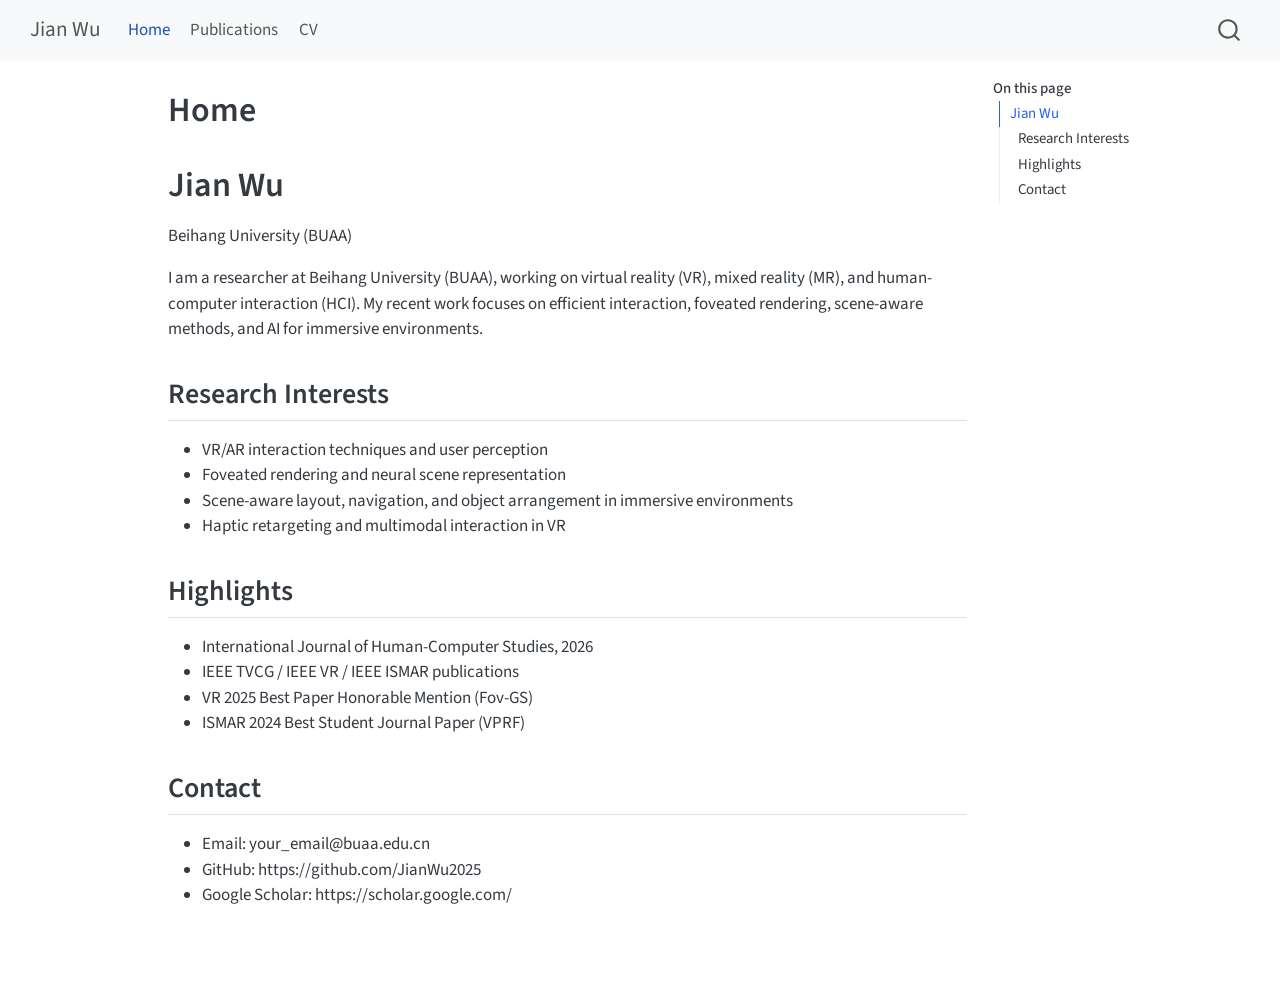
==== docs/index.html @ eb30dfc3 "Initial academic homepage" ====
<!DOCTYPE html>
<html xmlns="http://www.w3.org/1999/xhtml" lang="en" xml:lang="en"><head>

<meta charset="utf-8">
<meta name="generator" content="quarto-1.9.36">

<meta name="viewport" content="width=device-width, initial-scale=1.0, user-scalable=yes">


<title>Home – Jian Wu</title>
<style>
/* Default styles provided by pandoc.
** See https://pandoc.org/MANUAL.html#variables-for-html for config info.
*/
code{white-space: pre-wrap;}
span.smallcaps{font-variant: small-caps;}
div.columns{display: flex; gap: min(4vw, 1.5em);}
div.column{flex: auto; overflow-x: auto;}
div.hanging-indent{margin-left: 1.5em; text-indent: -1.5em;}
ul.task-list{list-style: none;}
ul.task-list li input[type="checkbox"] {
  width: 0.8em;
  margin: 0 0.8em 0.2em -1em; /* quarto-specific, see https://github.com/quarto-dev/quarto-cli/issues/4556 */ 
  vertical-align: middle;
}
</style>


<script src="site_libs/quarto-nav/quarto-nav.js"></script>
<script src="site_libs/quarto-nav/headroom.min.js"></script>
<script src="site_libs/clipboard/clipboard.min.js"></script>
<script src="site_libs/quarto-search/autocomplete.umd.js"></script>
<script src="site_libs/quarto-search/fuse.min.js"></script>
<script src="site_libs/quarto-search/quarto-search.js"></script>
<meta name="quarto:offset" content="./">
<script src="site_libs/quarto-html/quarto.js" type="module"></script>
<script src="site_libs/quarto-html/tabsets/tabsets.js" type="module"></script>
<script src="site_libs/quarto-html/popper.min.js"></script>
<script src="site_libs/quarto-html/tippy.umd.min.js"></script>
<script src="site_libs/quarto-html/anchor.min.js"></script>
<link href="site_libs/quarto-html/tippy.css" rel="stylesheet">
<link href="site_libs/quarto-html/quarto-syntax-highlighting-845c23b38eaddc0f92fda52bfe77a8c8.css" rel="stylesheet" id="quarto-text-highlighting-styles">
<script src="site_libs/bootstrap/bootstrap.min.js"></script>
<link href="site_libs/bootstrap/bootstrap-icons.css" rel="stylesheet">
<link href="site_libs/bootstrap/bootstrap-a0f9fd0d421825b736dc1bbcbcba2219.min.css" rel="stylesheet" append-hash="true" id="quarto-bootstrap" data-mode="light">
<script id="quarto-search-options" type="application/json">{
  "location": "navbar",
  "copy-button": false,
  "collapse-after": 3,
  "panel-placement": "end",
  "type": "overlay",
  "limit": 50,
  "keyboard-shortcut": [
    "f",
    "/",
    "s"
  ],
  "show-item-context": false,
  "language": {
    "search-no-results-text": "No results",
    "search-matching-documents-text": "matching documents",
    "search-copy-link-title": "Copy link to search",
    "search-hide-matches-text": "Hide additional matches",
    "search-more-match-text": "more match in this document",
    "search-more-matches-text": "more matches in this document",
    "search-clear-button-title": "Clear",
    "search-text-placeholder": "",
    "search-detached-cancel-button-title": "Cancel",
    "search-submit-button-title": "Submit",
    "search-label": "Search"
  }
}</script>
<style>html{ scroll-behavior: smooth; }</style>


</head>

<body class="nav-fixed quarto-light">

<div id="quarto-search-results"></div>
  <header id="quarto-header" class="headroom fixed-top">
    <nav class="navbar navbar-expand-lg " data-bs-theme="dark">
      <div class="navbar-container container-fluid">
      <div class="navbar-brand-container mx-auto">
    <a class="navbar-brand" href="./index.html">
    <span class="navbar-title">Jian Wu</span>
    </a>
  </div>
            <div id="quarto-search" class="" title="Search"></div>
          <button class="navbar-toggler" type="button" data-bs-toggle="collapse" data-bs-target="#navbarCollapse" aria-controls="navbarCollapse" role="menu" aria-expanded="false" aria-label="Toggle navigation" onclick="if (window.quartoToggleHeadroom) { window.quartoToggleHeadroom(); }">
  <span class="navbar-toggler-icon"></span>
</button>
          <div class="collapse navbar-collapse" id="navbarCollapse">
            <ul class="navbar-nav navbar-nav-scroll me-auto">
  <li class="nav-item">
    <a class="nav-link active" href="./index.html" aria-current="page"> 
<span class="menu-text">Home</span></a>
  </li>  
  <li class="nav-item">
    <a class="nav-link" href="./publications.html"> 
<span class="menu-text">Publications</span></a>
  </li>  
  <li class="nav-item">
    <a class="nav-link" href="./cv.html"> 
<span class="menu-text">CV</span></a>
  </li>  
</ul>
          </div> <!-- /navcollapse -->
            <div class="quarto-navbar-tools">
</div>
      </div> <!-- /container-fluid -->
    </nav>
</header>
<!-- content -->
<div id="quarto-content" class="quarto-container page-columns page-rows-contents page-layout-article page-navbar">
<!-- sidebar -->
<!-- margin-sidebar -->
    <div id="quarto-margin-sidebar" class="sidebar margin-sidebar">
        <nav id="TOC" role="doc-toc" class="toc-active">
    <h2 id="toc-title">On this page</h2>
   
  <ul>
  <li><a href="#jian-wu" id="toc-jian-wu" class="nav-link active" data-scroll-target="#jian-wu">Jian Wu</a>
  <ul class="collapse">
  <li><a href="#research-interests" id="toc-research-interests" class="nav-link" data-scroll-target="#research-interests">Research Interests</a></li>
  <li><a href="#highlights" id="toc-highlights" class="nav-link" data-scroll-target="#highlights">Highlights</a></li>
  <li><a href="#contact" id="toc-contact" class="nav-link" data-scroll-target="#contact">Contact</a></li>
  </ul></li>
  </ul>
</nav>
    </div>
<!-- main -->
<main class="content" id="quarto-document-content">

<header id="title-block-header" class="quarto-title-block default">
<div class="quarto-title">
<h1 class="title">Home</h1>
</div>



<div class="quarto-title-meta">

    
  
    
  </div>
  


</header>


<section id="jian-wu" class="level1">
<h1>Jian Wu</h1>
<p>Beihang University (BUAA)</p>
<p>I am a researcher at Beihang University (BUAA), working on virtual reality (VR), mixed reality (MR), and human-computer interaction (HCI). My recent work focuses on efficient interaction, foveated rendering, scene-aware methods, and AI for immersive environments.</p>
<section id="research-interests" class="level2">
<h2 class="anchored" data-anchor-id="research-interests">Research Interests</h2>
<ul>
<li>VR/AR interaction techniques and user perception</li>
<li>Foveated rendering and neural scene representation</li>
<li>Scene-aware layout, navigation, and object arrangement in immersive environments</li>
<li>Haptic retargeting and multimodal interaction in VR</li>
</ul>
</section>
<section id="highlights" class="level2">
<h2 class="anchored" data-anchor-id="highlights">Highlights</h2>
<ul>
<li>International Journal of Human-Computer Studies, 2026</li>
<li>IEEE TVCG / IEEE VR / IEEE ISMAR publications</li>
<li>VR 2025 Best Paper Honorable Mention (Fov-GS)</li>
<li>ISMAR 2024 Best Student Journal Paper (VPRF)</li>
</ul>
</section>
<section id="contact" class="level2">
<h2 class="anchored" data-anchor-id="contact">Contact</h2>
<ul>
<li>Email: your_email@buaa.edu.cn</li>
<li>GitHub: https://github.com/JianWu2025</li>
<li>Google Scholar: https://scholar.google.com/</li>
</ul>


</section>
</section>

</main> <!-- /main -->
<script id="quarto-html-after-body" type="application/javascript">
  window.document.addEventListener("DOMContentLoaded", function (event) {
    const icon = "";
    const anchorJS = new window.AnchorJS();
    anchorJS.options = {
      placement: 'right',
      icon: icon
    };
    anchorJS.add('.anchored');
    const isCodeAnnotation = (el) => {
      for (const clz of el.classList) {
        if (clz.startsWith('code-annotation-')) {                     
          return true;
        }
      }
      return false;
    }
    const onCopySuccess = function(e) {
      // button target
      const button = e.trigger;
      // don't keep focus
      button.blur();
      // flash "checked"
      button.classList.add('code-copy-button-checked');
      var currentTitle = button.getAttribute("title");
      button.setAttribute("title", "Copied!");
      let tooltip;
      if (window.bootstrap) {
        button.setAttribute("data-bs-toggle", "tooltip");
        button.setAttribute("data-bs-placement", "left");
        button.setAttribute("data-bs-title", "Copied!");
        tooltip = new bootstrap.Tooltip(button, 
          { trigger: "manual", 
            customClass: "code-copy-button-tooltip",
            offset: [0, -8]});
        tooltip.show();    
      }
      setTimeout(function() {
        if (tooltip) {
          tooltip.hide();
          button.removeAttribute("data-bs-title");
          button.removeAttribute("data-bs-toggle");
          button.removeAttribute("data-bs-placement");
        }
        button.setAttribute("title", currentTitle);
        button.classList.remove('code-copy-button-checked');
      }, 1000);
      // clear code selection
      e.clearSelection();
    }
    const getTextToCopy = function(trigger) {
      const outerScaffold = trigger.parentElement.cloneNode(true);
      const codeEl = outerScaffold.querySelector('code');
      for (const childEl of codeEl.children) {
        if (isCodeAnnotation(childEl)) {
          childEl.remove();
        }
      }
      return codeEl.innerText;
    }
    const clipboard = new window.ClipboardJS('.code-copy-button:not([data-in-quarto-modal])', {
      text: getTextToCopy
    });
    clipboard.on('success', onCopySuccess);
    if (window.document.getElementById('quarto-embedded-source-code-modal')) {
      const clipboardModal = new window.ClipboardJS('.code-copy-button[data-in-quarto-modal]', {
        text: getTextToCopy,
        container: window.document.getElementById('quarto-embedded-source-code-modal')
      });
      clipboardModal.on('success', onCopySuccess);
    }
      var localhostRegex = new RegExp(/^(?:http|https):\/\/localhost\:?[0-9]*\//);
      var mailtoRegex = new RegExp(/^mailto:/);
        var filterRegex = new RegExp('/' + window.location.host + '/');
      var isInternal = (href) => {
          return filterRegex.test(href) || localhostRegex.test(href) || mailtoRegex.test(href);
      }
      // Inspect non-navigation links and adorn them if external
     var links = window.document.querySelectorAll('a[href]:not(.nav-link):not(.navbar-brand):not(.toc-action):not(.sidebar-link):not(.sidebar-item-toggle):not(.pagination-link):not(.no-external):not([aria-hidden]):not(.dropdown-item):not(.quarto-navigation-tool):not(.about-link)');
      for (var i=0; i<links.length; i++) {
        const link = links[i];
        if (!isInternal(link.href)) {
          // undo the damage that might have been done by quarto-nav.js in the case of
          // links that we want to consider external
          if (link.dataset.originalHref !== undefined) {
            link.href = link.dataset.originalHref;
          }
        }
      }
    function tippyHover(el, contentFn, onTriggerFn, onUntriggerFn) {
      const config = {
        allowHTML: true,
        maxWidth: 500,
        delay: 100,
        arrow: false,
        appendTo: function(el) {
            return el.parentElement;
        },
        interactive: true,
        interactiveBorder: 10,
        theme: 'quarto',
        placement: 'bottom-start',
      };
      if (contentFn) {
        config.content = contentFn;
      }
      if (onTriggerFn) {
        config.onTrigger = onTriggerFn;
      }
      if (onUntriggerFn) {
        config.onUntrigger = onUntriggerFn;
      }
      window.tippy(el, config); 
    }
    const noterefs = window.document.querySelectorAll('a[role="doc-noteref"]');
    for (var i=0; i<noterefs.length; i++) {
      const ref = noterefs[i];
      tippyHover(ref, function() {
        // use id or data attribute instead here
        let href = ref.getAttribute('data-footnote-href') || ref.getAttribute('href');
        try { href = new URL(href).hash; } catch {}
        const id = href.replace(/^#\/?/, "");
        const note = window.document.getElementById(id);
        if (note) {
          return note.innerHTML;
        } else {
          return "";
        }
      });
    }
    const xrefs = window.document.querySelectorAll('a.quarto-xref');
    const processXRef = (id, note) => {
      // Strip column container classes
      const stripColumnClz = (el) => {
        el.classList.remove("page-full", "page-columns");
        if (el.children) {
          for (const child of el.children) {
            stripColumnClz(child);
          }
        }
      }
      stripColumnClz(note)
      if (id === null || id.startsWith('sec-')) {
        // Special case sections, only their first couple elements
        const container = document.createElement("div");
        if (note.children && note.children.length > 2) {
          container.appendChild(note.children[0].cloneNode(true));
          for (let i = 1; i < note.children.length; i++) {
            const child = note.children[i];
            if (child.tagName === "P" && child.innerText === "") {
              continue;
            } else {
              container.appendChild(child.cloneNode(true));
              break;
            }
          }
          if (window.Quarto?.typesetMath) {
            window.Quarto.typesetMath(container);
          }
          return container.innerHTML
        } else {
          if (window.Quarto?.typesetMath) {
            window.Quarto.typesetMath(note);
          }
          return note.innerHTML;
        }
      } else {
        // Remove any anchor links if they are present
        const anchorLink = note.querySelector('a.anchorjs-link');
        if (anchorLink) {
          anchorLink.remove();
        }
        if (window.Quarto?.typesetMath) {
          window.Quarto.typesetMath(note);
        }
        if (note.classList.contains("callout")) {
          return note.outerHTML;
        } else {
          return note.innerHTML;
        }
      }
    }
    for (var i=0; i<xrefs.length; i++) {
      const xref = xrefs[i];
      tippyHover(xref, undefined, function(instance) {
        instance.disable();
        let url = xref.getAttribute('href');
        let hash = undefined; 
        if (url.startsWith('#')) {
          hash = url;
        } else {
          try { hash = new URL(url).hash; } catch {}
        }
        if (hash) {
          const id = hash.replace(/^#\/?/, "");
          const note = window.document.getElementById(id);
          if (note !== null) {
            try {
              const html = processXRef(id, note.cloneNode(true));
              instance.setContent(html);
            } finally {
              instance.enable();
              instance.show();
            }
          } else {
            // See if we can fetch this
            fetch(url.split('#')[0])
            .then(res => res.text())
            .then(html => {
              const parser = new DOMParser();
              const htmlDoc = parser.parseFromString(html, "text/html");
              const note = htmlDoc.getElementById(id);
              if (note !== null) {
                const html = processXRef(id, note);
                instance.setContent(html);
              } 
            }).finally(() => {
              instance.enable();
              instance.show();
            });
          }
        } else {
          // See if we can fetch a full url (with no hash to target)
          // This is a special case and we should probably do some content thinning / targeting
          fetch(url)
          .then(res => res.text())
          .then(html => {
            const parser = new DOMParser();
            const htmlDoc = parser.parseFromString(html, "text/html");
            const note = htmlDoc.querySelector('main.content');
            if (note !== null) {
              // This should only happen for chapter cross references
              // (since there is no id in the URL)
              // remove the first header
              if (note.children.length > 0 && note.children[0].tagName === "HEADER") {
                note.children[0].remove();
              }
              const html = processXRef(null, note);
              instance.setContent(html);
            } 
          }).finally(() => {
            instance.enable();
            instance.show();
          });
        }
      }, function(instance) {
      });
    }
        let selectedAnnoteEl;
        const selectorForAnnotation = ( cell, annotation) => {
          let cellAttr = 'data-code-cell="' + cell + '"';
          let lineAttr = 'data-code-annotation="' +  annotation + '"';
          const selector = 'span[' + cellAttr + '][' + lineAttr + ']';
          return selector;
        }
        const selectCodeLines = (annoteEl) => {
          const doc = window.document;
          const targetCell = annoteEl.getAttribute("data-target-cell");
          const targetAnnotation = annoteEl.getAttribute("data-target-annotation");
          const annoteSpan = window.document.querySelector(selectorForAnnotation(targetCell, targetAnnotation));
          const lines = annoteSpan.getAttribute("data-code-lines").split(",");
          const lineIds = lines.map((line) => {
            return targetCell + "-" + line;
          })
          let top = null;
          let height = null;
          let parent = null;
          if (lineIds.length > 0) {
              //compute the position of the single el (top and bottom and make a div)
              const el = window.document.getElementById(lineIds[0]);
              top = el.offsetTop;
              height = el.offsetHeight;
              parent = el.parentElement.parentElement;
            if (lineIds.length > 1) {
              const lastEl = window.document.getElementById(lineIds[lineIds.length - 1]);
              const bottom = lastEl.offsetTop + lastEl.offsetHeight;
              height = bottom - top;
            }
            if (top !== null && height !== null && parent !== null) {
              // cook up a div (if necessary) and position it 
              let div = window.document.getElementById("code-annotation-line-highlight");
              if (div === null) {
                div = window.document.createElement("div");
                div.setAttribute("id", "code-annotation-line-highlight");
                div.style.position = 'absolute';
                parent.appendChild(div);
              }
              div.style.top = top - 2 + "px";
              div.style.height = height + 4 + "px";
              div.style.left = 0;
              let gutterDiv = window.document.getElementById("code-annotation-line-highlight-gutter");
              if (gutterDiv === null) {
                gutterDiv = window.document.createElement("div");
                gutterDiv.setAttribute("id", "code-annotation-line-highlight-gutter");
                gutterDiv.style.position = 'absolute';
                const codeCell = window.document.getElementById(targetCell);
                const gutter = codeCell.querySelector('.code-annotation-gutter');
                gutter.appendChild(gutterDiv);
              }
              gutterDiv.style.top = top - 2 + "px";
              gutterDiv.style.height = height + 4 + "px";
            }
            selectedAnnoteEl = annoteEl;
          }
        };
        const unselectCodeLines = () => {
          const elementsIds = ["code-annotation-line-highlight", "code-annotation-line-highlight-gutter"];
          elementsIds.forEach((elId) => {
            const div = window.document.getElementById(elId);
            if (div) {
              div.remove();
            }
          });
          selectedAnnoteEl = undefined;
        };
          // Handle positioning of the toggle
      window.addEventListener(
        "resize",
        throttle(() => {
          elRect = undefined;
          if (selectedAnnoteEl) {
            selectCodeLines(selectedAnnoteEl);
          }
        }, 10)
      );
      function throttle(fn, ms) {
      let throttle = false;
      let timer;
        return (...args) => {
          if(!throttle) { // first call gets through
              fn.apply(this, args);
              throttle = true;
          } else { // all the others get throttled
              if(timer) clearTimeout(timer); // cancel #2
              timer = setTimeout(() => {
                fn.apply(this, args);
                timer = throttle = false;
              }, ms);
          }
        };
      }
        // Attach click handler to the DT
        const annoteDls = window.document.querySelectorAll('dt[data-target-cell]');
        for (const annoteDlNode of annoteDls) {
          annoteDlNode.addEventListener('click', (event) => {
            const clickedEl = event.target;
            if (clickedEl !== selectedAnnoteEl) {
              unselectCodeLines();
              const activeEl = window.document.querySelector('dt[data-target-cell].code-annotation-active');
              if (activeEl) {
                activeEl.classList.remove('code-annotation-active');
              }
              selectCodeLines(clickedEl);
              clickedEl.classList.add('code-annotation-active');
            } else {
              // Unselect the line
              unselectCodeLines();
              clickedEl.classList.remove('code-annotation-active');
            }
          });
        }
    const findCites = (el) => {
      const parentEl = el.parentElement;
      if (parentEl) {
        const cites = parentEl.dataset.cites;
        if (cites) {
          return {
            el,
            cites: cites.split(' ')
          };
        } else {
          return findCites(el.parentElement)
        }
      } else {
        return undefined;
      }
    };
    var bibliorefs = window.document.querySelectorAll('a[role="doc-biblioref"]');
    for (var i=0; i<bibliorefs.length; i++) {
      const ref = bibliorefs[i];
      const citeInfo = findCites(ref);
      if (citeInfo) {
        tippyHover(citeInfo.el, function() {
          var popup = window.document.createElement('div');
          citeInfo.cites.forEach(function(cite) {
            var citeDiv = window.document.createElement('div');
            citeDiv.classList.add('hanging-indent');
            citeDiv.classList.add('csl-entry');
            var biblioDiv = window.document.getElementById('ref-' + cite);
            if (biblioDiv) {
              citeDiv.innerHTML = biblioDiv.innerHTML;
            }
            popup.appendChild(citeDiv);
          });
          return popup.innerHTML;
        });
      }
    }
  });
  </script>
</div> <!-- /content -->




<script src="site_libs/quarto-html/zenscroll-min.js"></script>
</body></html>
---- docs/site_libs/quarto-html/tippy.css ----
.tippy-box[data-animation=fade][data-state=hidden]{opacity:0}[data-tippy-root]{max-width:calc(100vw - 10px)}.tippy-box{position:relative;background-color:#333;color:#fff;border-radius:4px;font-size:14px;line-height:1.4;white-space:normal;outline:0;transition-property:transform,visibility,opacity}.tippy-box[data-placement^=top]>.tippy-arrow{bottom:0}.tippy-box[data-placement^=top]>.tippy-arrow:before{bottom:-7px;left:0;border-width:8px 8px 0;border-top-color:initial;transform-origin:center top}.tippy-box[data-placement^=bottom]>.tippy-arrow{top:0}.tippy-box[data-placement^=bottom]>.tippy-arrow:before{top:-7px;left:0;border-width:0 8px 8px;border-bottom-color:initial;transform-origin:center bottom}.tippy-box[data-placement^=left]>.tippy-arrow{right:0}.tippy-box[data-placement^=left]>.tippy-arrow:before{border-width:8px 0 8px 8px;border-left-color:initial;right:-7px;transform-origin:center left}.tippy-box[data-placement^=right]>.tippy-arrow{left:0}.tippy-box[data-placement^=right]>.tippy-arrow:before{left:-7px;border-width:8px 8px 8px 0;border-right-color:initial;transform-origin:center right}.tippy-box[data-inertia][data-state=visible]{transition-timing-function:cubic-bezier(.54,1.5,.38,1.11)}.tippy-arrow{width:16px;height:16px;color:#333}.tippy-arrow:before{content:"";position:absolute;border-color:transparent;border-style:solid}.tippy-content{position:relative;padding:5px 9px;z-index:1}
---- docs/site_libs/quarto-html/quarto-syntax-highlighting-845c23b38eaddc0f92fda52bfe77a8c8.css ----
/* quarto syntax highlight colors */
:root {
  --quarto-hl-ot-color: #003B4F;
  --quarto-hl-at-color: #657422;
  --quarto-hl-ss-color: #20794D;
  --quarto-hl-an-color: #5E5E5E;
  --quarto-hl-fu-color: #4758AB;
  --quarto-hl-st-color: #20794D;
  --quarto-hl-cf-color: #003B4F;
  --quarto-hl-op-color: #5E5E5E;
  --quarto-hl-er-color: #AD0000;
  --quarto-hl-bn-color: #AD0000;
  --quarto-hl-al-color: #AD0000;
  --quarto-hl-va-color: #111111;
  --quarto-hl-bu-color: inherit;
  --quarto-hl-ex-color: inherit;
  --quarto-hl-pp-color: #AD0000;
  --quarto-hl-in-color: #5E5E5E;
  --quarto-hl-vs-color: #20794D;
  --quarto-hl-wa-color: #5E5E5E;
  --quarto-hl-do-color: #5E5E5E;
  --quarto-hl-im-color: #00769E;
  --quarto-hl-ch-color: #20794D;
  --quarto-hl-dt-color: #AD0000;
  --quarto-hl-fl-color: #AD0000;
  --quarto-hl-co-color: #5E5E5E;
  --quarto-hl-cv-color: #5E5E5E;
  --quarto-hl-cn-color: #8f5902;
  --quarto-hl-sc-color: #5E5E5E;
  --quarto-hl-dv-color: #AD0000;
  --quarto-hl-kw-color: #003B4F;
}

/* other quarto variables */
:root {
  --quarto-font-monospace: SFMono-Regular, Menlo, Monaco, Consolas, "Liberation Mono", "Courier New", monospace;
}

/* syntax highlight based on Pandoc's rules */
pre > code.sourceCode > span {
  color: #003B4F;
}

code.sourceCode > span {
  color: #003B4F;
}

div.sourceCode,
div.sourceCode pre.sourceCode {
  color: #003B4F;
}

/* Normal */
code span {
  color: #003B4F;
}

/* Alert */
code span.al {
  color: #AD0000;
  font-style: inherit;
}

/* Annotation */
code span.an {
  color: #5E5E5E;
  font-style: inherit;
}

/* Attribute */
code span.at {
  color: #657422;
  font-style: inherit;
}

/* BaseN */
code span.bn {
  color: #AD0000;
  font-style: inherit;
}

/* BuiltIn */
code span.bu {
  font-style: inherit;
}

/* ControlFlow */
code span.cf {
  color: #003B4F;
  font-weight: bold;
  font-style: inherit;
}

/* Char */
code span.ch {
  color: #20794D;
  font-style: inherit;
}

/* Constant */
code span.cn {
  color: #8f5902;
  font-style: inherit;
}

/* Comment */
code span.co {
  color: #5E5E5E;
  font-style: inherit;
}

/* CommentVar */
code span.cv {
  color: #5E5E5E;
  font-style: italic;
}

/* Documentation */
code span.do {
  color: #5E5E5E;
  font-style: italic;
}

/* DataType */
code span.dt {
  color: #AD0000;
  font-style: inherit;
}

/* DecVal */
code span.dv {
  color: #AD0000;
  font-style: inherit;
}

/* Error */
code span.er {
  color: #AD0000;
  font-style: inherit;
}

/* Extension */
code span.ex {
  font-style: inherit;
}

/* Float */
code span.fl {
  color: #AD0000;
  font-style: inherit;
}

/* Function */
code span.fu {
  color: #4758AB;
  font-style: inherit;
}

/* Import */
code span.im {
  color: #00769E;
  font-style: inherit;
}

/* Information */
code span.in {
  color: #5E5E5E;
  font-style: inherit;
}

/* Keyword */
code span.kw {
  color: #003B4F;
  font-weight: bold;
  font-style: inherit;
}

/* Operator */
code span.op {
  color: #5E5E5E;
  font-style: inherit;
}

/* Other */
code span.ot {
  color: #003B4F;
  font-style: inherit;
}

/* Preprocessor */
code span.pp {
  color: #AD0000;
  font-style: inherit;
}

/* SpecialChar */
code span.sc {
  color: #5E5E5E;
  font-style: inherit;
}

/* SpecialString */
code span.ss {
  color: #20794D;
  font-style: inherit;
}

/* String */
code span.st {
  color: #20794D;
  font-style: inherit;
}

/* Variable */
code span.va {
  color: #111111;
  font-style: inherit;
}

/* VerbatimString */
code span.vs {
  color: #20794D;
  font-style: inherit;
}

/* Warning */
code span.wa {
  color: #5E5E5E;
  font-style: italic;
}

.prevent-inlining {
  content: "</";
}

/*# sourceMappingURL=ac89f0bb514bba72461919f78549e31c.css.map */
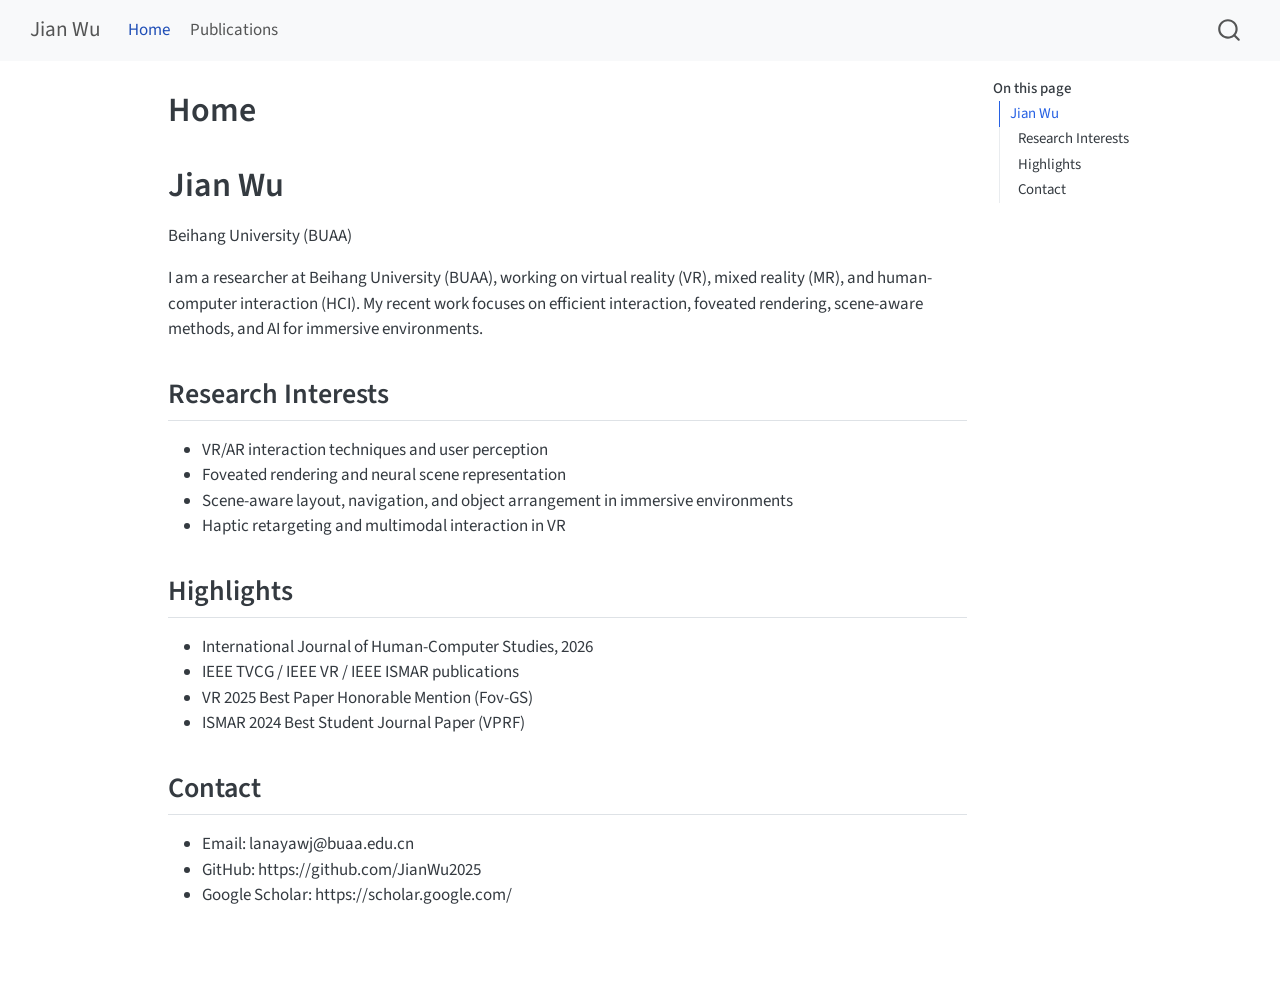
==== commit e4e138b1: "Initial academic homepage" ====
--- a/docs/index.html
+++ b/docs/index.html
@@ -100,10 +100,6 @@
     <a class="nav-link" href="./publications.html"> 
 <span class="menu-text">Publications</span></a>
   </li>  
-  <li class="nav-item">
-    <a class="nav-link" href="./cv.html"> 
-<span class="menu-text">CV</span></a>
-  </li>  
 </ul>
           </div> <!-- /navcollapse -->
             <div class="quarto-navbar-tools">
@@ -176,7 +172,7 @@
 <section id="contact" class="level2">
 <h2 class="anchored" data-anchor-id="contact">Contact</h2>
 <ul>
-<li>Email: your_email@buaa.edu.cn</li>
+<li>Email: lanayawj@buaa.edu.cn</li>
 <li>GitHub: https://github.com/JianWu2025</li>
 <li>Google Scholar: https://scholar.google.com/</li>
 </ul>
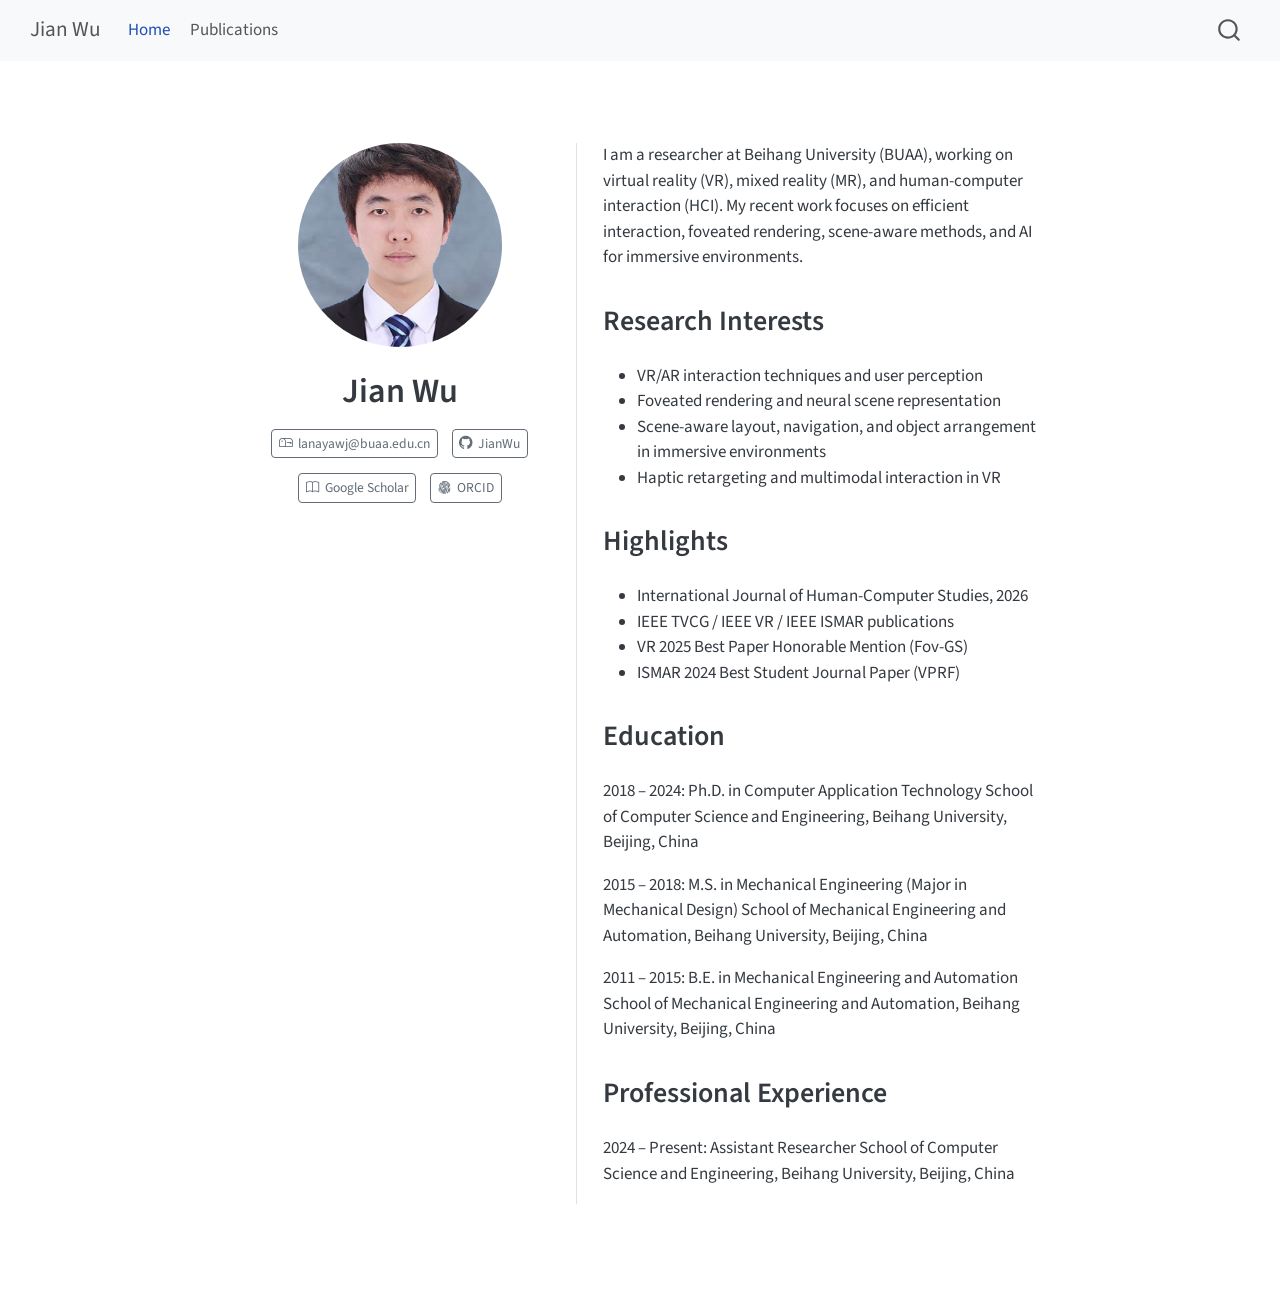
==== commit c45e1d9b: "Reformat publications in citation style" ====
--- a/docs/index.html
+++ b/docs/index.html
@@ -7,7 +7,7 @@
 <meta name="viewport" content="width=device-width, initial-scale=1.0, user-scalable=yes">
 
 
-<title>Home – Jian Wu</title>
+<title>Jian Wu</title>
 <style>
 /* Default styles provided by pandoc.
 ** See https://pandoc.org/MANUAL.html#variables-for-html for config info.
@@ -37,7 +37,6 @@
 <script src="site_libs/quarto-html/tabsets/tabsets.js" type="module"></script>
 <script src="site_libs/quarto-html/popper.min.js"></script>
 <script src="site_libs/quarto-html/tippy.umd.min.js"></script>
-<script src="site_libs/quarto-html/anchor.min.js"></script>
 <link href="site_libs/quarto-html/tippy.css" rel="stylesheet">
 <link href="site_libs/quarto-html/quarto-syntax-highlighting-845c23b38eaddc0f92fda52bfe77a8c8.css" rel="stylesheet" id="quarto-text-highlighting-styles">
 <script src="site_libs/bootstrap/bootstrap.min.js"></script>
@@ -73,9 +72,10 @@
 <style>html{ scroll-behavior: smooth; }</style>
 
 
+<link rel="stylesheet" href="styles.css">
 </head>
 
-<body class="nav-fixed quarto-light">
+<body class="nav-fixed fullcontent quarto-light">
 
 <div id="quarto-search-results"></div>
   <header id="quarto-header" class="headroom fixed-top">
@@ -111,48 +111,47 @@
 <div id="quarto-content" class="quarto-container page-columns page-rows-contents page-layout-article page-navbar">
 <!-- sidebar -->
 <!-- margin-sidebar -->
-    <div id="quarto-margin-sidebar" class="sidebar margin-sidebar">
-        <nav id="TOC" role="doc-toc" class="toc-active">
-    <h2 id="toc-title">On this page</h2>
-   
-  <ul>
-  <li><a href="#jian-wu" id="toc-jian-wu" class="nav-link active" data-scroll-target="#jian-wu">Jian Wu</a>
-  <ul class="collapse">
-  <li><a href="#research-interests" id="toc-research-interests" class="nav-link" data-scroll-target="#research-interests">Research Interests</a></li>
-  <li><a href="#highlights" id="toc-highlights" class="nav-link" data-scroll-target="#highlights">Highlights</a></li>
-  <li><a href="#contact" id="toc-contact" class="nav-link" data-scroll-target="#contact">Contact</a></li>
-  </ul></li>
-  </ul>
-</nav>
-    </div>
+    
 <!-- main -->
 <main class="content" id="quarto-document-content">
 
+
+
+
+<div class="quarto-about-trestles">
+  <div class="about-entity">
+    <img src="assets/avatar/jian-wu.png" class="about-image
+  round " style="height: 12em; width: 12em;">
 <header id="title-block-header" class="quarto-title-block default">
 <div class="quarto-title">
-<h1 class="title">Home</h1>
+<h1 class="title">Jian Wu</h1>
 </div>
-
-
-
 <div class="quarto-title-meta">
-
-    
-  
-    
   </div>
-  
-
-
 </header>
-
-
-<section id="jian-wu" class="level1">
-<h1>Jian Wu</h1>
-<p>Beihang University (BUAA)</p>
+    <div class="about-links">
+  <a href="mailto:lanayawj@buaa.edu.cn" class="about-link" rel="" target="">
+    <i class="bi bi-mailbox"></i>
+     <span class="about-link-text">lanayawj@buaa.edu.cn</span>
+  </a>
+  <a href="https://github.com/jianwu-buaa" class="about-link" rel="" target="">
+    <i class="bi bi-github"></i>
+     <span class="about-link-text">JianWu</span>
+  </a>
+  <a href="https://scholar.google.com" class="about-link" rel="" target="">
+    <i class="bi bi-book"></i>
+     <span class="about-link-text">Google Scholar</span>
+  </a>
+  <a href="https://orcid.org/0000-0002-3863-8814" class="about-link" rel="" target="">
+    <i class="bi bi-fingerprint"></i>
+     <span class="about-link-text">ORCID</span>
+  </a>
+</div>
+  </div>
+  <div class="about-contents"><div id="hero-heading">
 <p>I am a researcher at Beihang University (BUAA), working on virtual reality (VR), mixed reality (MR), and human-computer interaction (HCI). My recent work focuses on efficient interaction, foveated rendering, scene-aware methods, and AI for immersive environments.</p>
 <section id="research-interests" class="level2">
-<h2 class="anchored" data-anchor-id="research-interests">Research Interests</h2>
+<h2 data-anchor-id="research-interests">Research Interests</h2>
 <ul>
 <li>VR/AR interaction techniques and user perception</li>
 <li>Foveated rendering and neural scene representation</li>
@@ -161,7 +160,7 @@
 </ul>
 </section>
 <section id="highlights" class="level2">
-<h2 class="anchored" data-anchor-id="highlights">Highlights</h2>
+<h2 data-anchor-id="highlights">Highlights</h2>
 <ul>
 <li>International Journal of Human-Computer Studies, 2026</li>
 <li>IEEE TVCG / IEEE VR / IEEE ISMAR publications</li>
@@ -169,28 +168,26 @@
 <li>ISMAR 2024 Best Student Journal Paper (VPRF)</li>
 </ul>
 </section>
-<section id="contact" class="level2">
-<h2 class="anchored" data-anchor-id="contact">Contact</h2>
-<ul>
-<li>Email: lanayawj@buaa.edu.cn</li>
-<li>GitHub: https://github.com/JianWu2025</li>
-<li>Google Scholar: https://scholar.google.com/</li>
-</ul>
-
-
+<section id="education" class="level2">
+<h2 data-anchor-id="education">Education</h2>
+<p>2018 – 2024: Ph.D.&nbsp;in Computer Application Technology School of Computer Science and Engineering, Beihang University, Beijing, China</p>
+<p>2015 – 2018: M.S. in Mechanical Engineering (Major in Mechanical Design) School of Mechanical Engineering and Automation, Beihang University, Beijing, China</p>
+<p>2011 – 2015: B.E. in Mechanical Engineering and Automation School of Mechanical Engineering and Automation, Beihang University, Beijing, China</p>
 </section>
+<section id="professional-experience" class="level2">
+<h2 data-anchor-id="professional-experience">Professional Experience</h2>
+<p>2024 – Present: Assistant Researcher School of Computer Science and Engineering, Beihang University, Beijing, China</p>
 </section>
+</div></div>
+</div>
+
+
+
+
 
 </main> <!-- /main -->
 <script id="quarto-html-after-body" type="application/javascript">
   window.document.addEventListener("DOMContentLoaded", function (event) {
-    const icon = "";
-    const anchorJS = new window.AnchorJS();
-    anchorJS.options = {
-      placement: 'right',
-      icon: icon
-    };
-    anchorJS.add('.anchored');
     const isCodeAnnotation = (el) => {
       for (const clz of el.classList) {
         if (clz.startsWith('code-annotation-')) {                     
--- a/docs/styles.css
+++ b/docs/styles.css
@@ -0,0 +1,62 @@
+.profile-wrap {
+  display: grid;
+  grid-template-columns: 180px 1fr;
+  gap: 1.2rem;
+  align-items: start;
+  margin-bottom: 1.5rem;
+}
+
+.profile-photo {
+  width: 180px;
+  height: 180px;
+  object-fit: cover;
+  border-radius: 14px;
+  border: 1px solid #ddd;
+}
+
+.pub-card {
+  display: grid;
+  grid-template-columns: 220px 1fr;
+  gap: 1rem;
+  margin: 1.2rem 0;
+  padding: 0.9rem;
+  border: 1px solid #e5e7eb;
+  border-radius: 12px;
+  background: #fff;
+}
+
+.pub-thumb {
+  width: 100%;
+  aspect-ratio: 16 / 10;
+  object-fit: cover;
+  border-radius: 10px;
+  border: 1px solid #eee;
+}
+
+.pub-title {
+  font-weight: 700;
+  margin-bottom: 0.3rem;
+}
+
+.pub-meta {
+  color: #444;
+  margin-bottom: 0.5rem;
+}
+
+.pub-links a {
+  margin-right: 0.75rem;
+  text-decoration: none;
+}
+
+.pub-video {
+  margin-top: 0.6rem;
+  width: 100%;
+  max-width: 560px;
+  border-radius: 10px;
+}
+
+@media (max-width: 768px) {
+  .profile-wrap { grid-template-columns: 1fr; }
+  .profile-photo { width: 140px; height: 140px; }
+  .pub-card { grid-template-columns: 1fr; }
+}
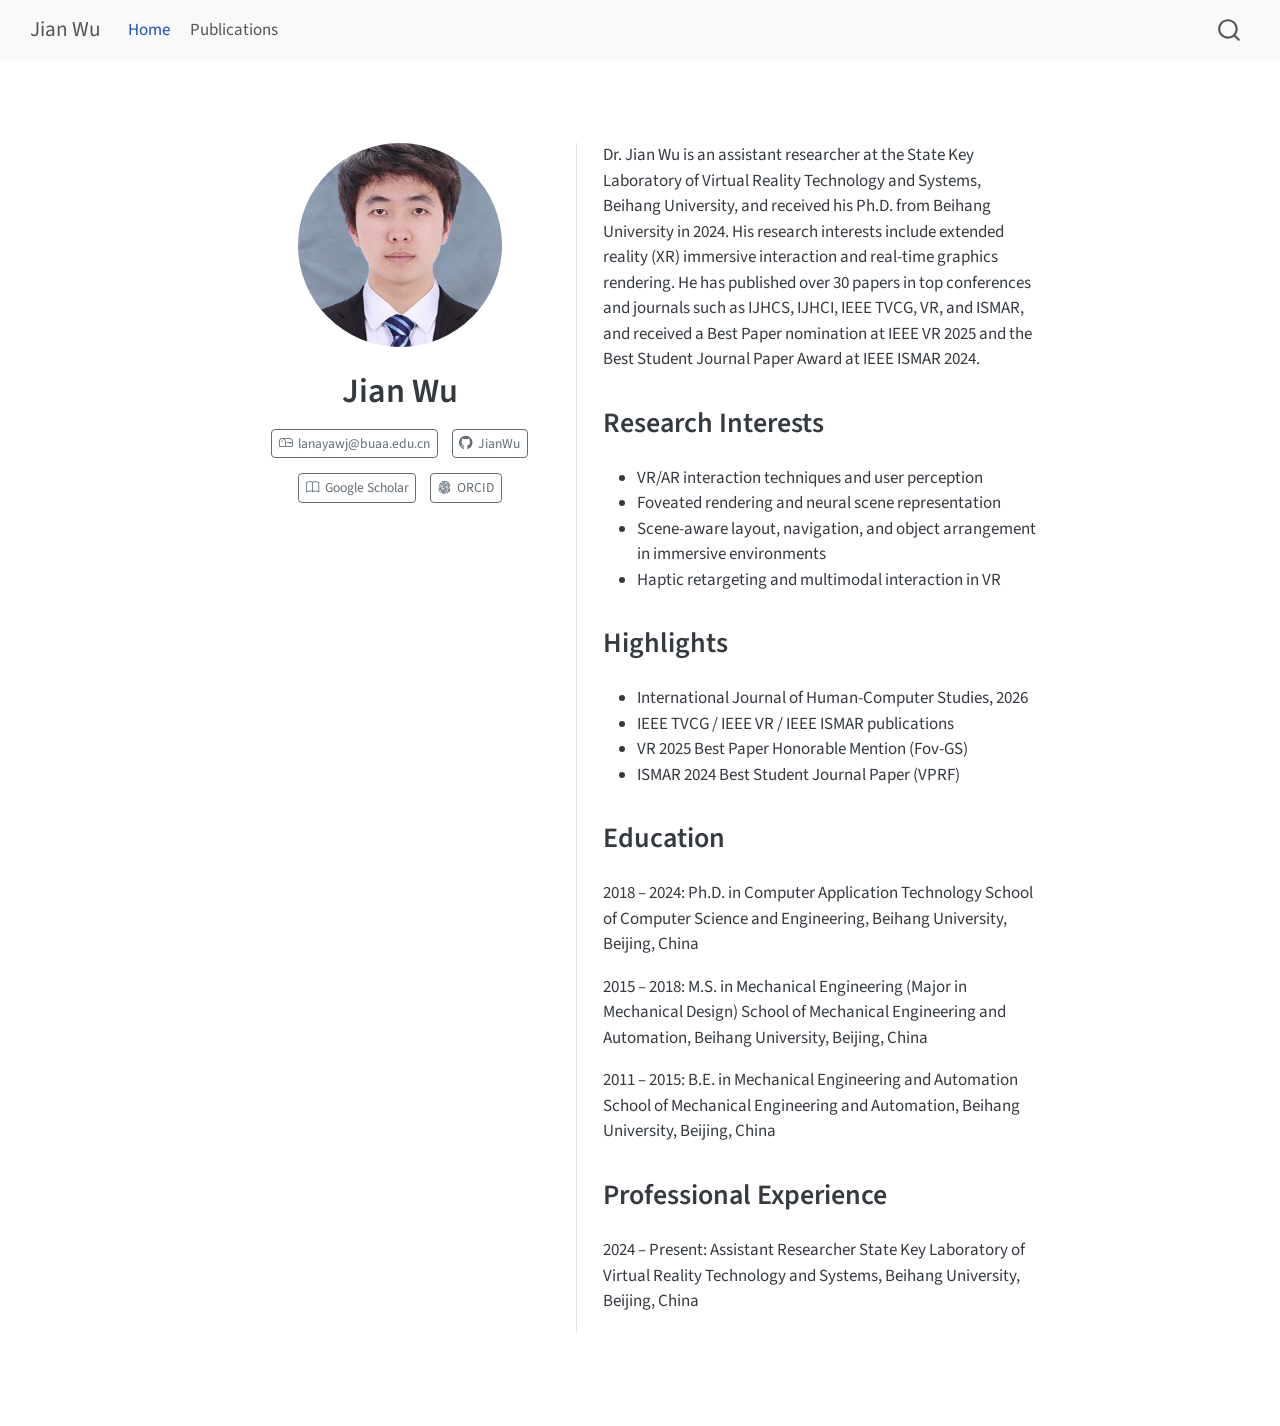
==== commit 382ac6d6: "Reformat publications in citation style" ====
--- a/docs/index.html
+++ b/docs/index.html
@@ -149,7 +149,7 @@
 </div>
   </div>
   <div class="about-contents"><div id="hero-heading">
-<p>I am a researcher at Beihang University (BUAA), working on virtual reality (VR), mixed reality (MR), and human-computer interaction (HCI). My recent work focuses on efficient interaction, foveated rendering, scene-aware methods, and AI for immersive environments.</p>
+<p>Dr.&nbsp;Jian Wu is an assistant researcher at the State Key Laboratory of Virtual Reality Technology and Systems, Beihang University, and received his Ph.D.&nbsp;from Beihang University in 2024. His research interests include extended reality (XR) immersive interaction and real-time graphics rendering. He has published over 30 papers in top conferences and journals such as IJHCS, IJHCI, IEEE TVCG, VR, and ISMAR, and received a Best Paper nomination at IEEE VR 2025 and the Best Student Journal Paper Award at IEEE ISMAR 2024.</p>
 <section id="research-interests" class="level2">
 <h2 data-anchor-id="research-interests">Research Interests</h2>
 <ul>
@@ -176,7 +176,7 @@
 </section>
 <section id="professional-experience" class="level2">
 <h2 data-anchor-id="professional-experience">Professional Experience</h2>
-<p>2024 – Present: Assistant Researcher School of Computer Science and Engineering, Beihang University, Beijing, China</p>
+<p>2024 – Present: Assistant Researcher State Key Laboratory of Virtual Reality Technology and Systems, Beihang University, Beijing, China</p>
 </section>
 </div></div>
 </div>
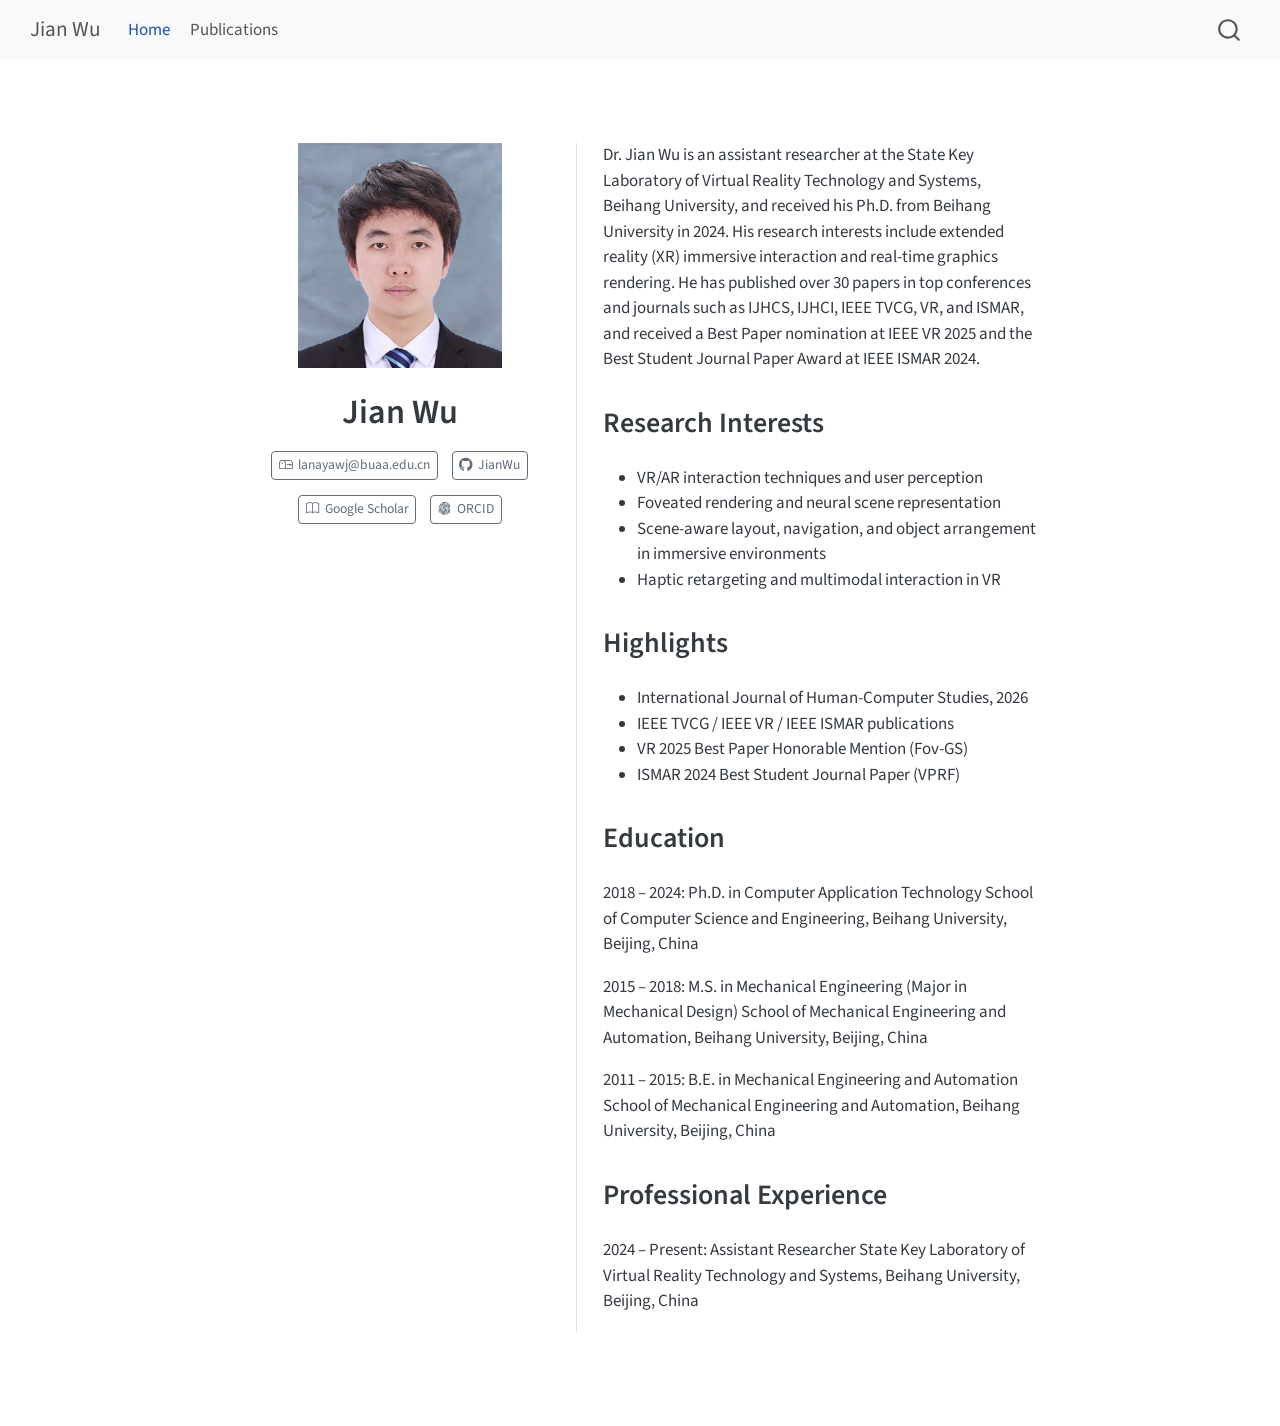
==== commit 6379cd8b: "updated publications 2026/3/26" ====
--- a/docs/index.html
+++ b/docs/index.html
@@ -121,7 +121,7 @@
 <div class="quarto-about-trestles">
   <div class="about-entity">
     <img src="assets/avatar/jian-wu.png" class="about-image
-  round " style="height: 12em; width: 12em;">
+  rectangle " style="width: 12em;">
 <header id="title-block-header" class="quarto-title-block default">
 <div class="quarto-title">
 <h1 class="title">Jian Wu</h1>
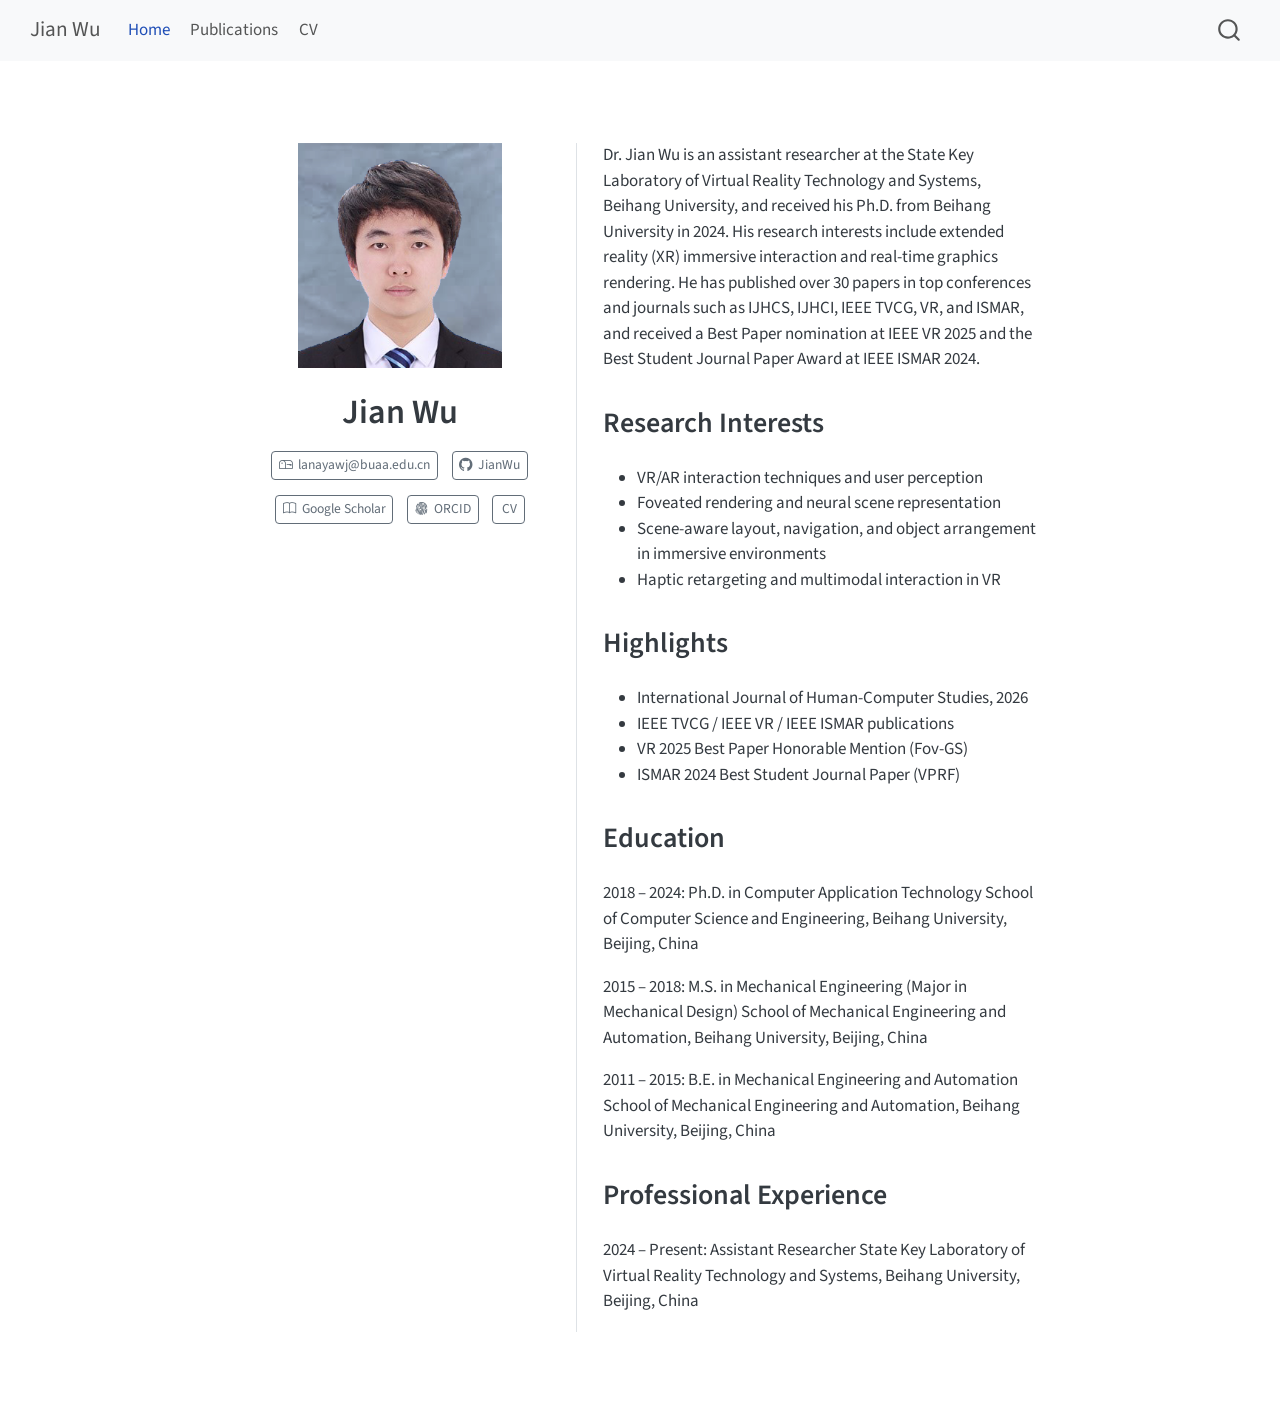
==== commit c2e946b4: "Update 260327" ====
--- a/docs/index.html
+++ b/docs/index.html
@@ -100,6 +100,10 @@
     <a class="nav-link" href="./publications.html"> 
 <span class="menu-text">Publications</span></a>
   </li>  
+  <li class="nav-item">
+    <a class="nav-link" href="./cv.html"> 
+<span class="menu-text">CV</span></a>
+  </li>  
 </ul>
           </div> <!-- /navcollapse -->
             <div class="quarto-navbar-tools">
@@ -145,6 +149,10 @@
   <a href="https://orcid.org/0000-0002-3863-8814" class="about-link" rel="" target="">
     <i class="bi bi-fingerprint"></i>
      <span class="about-link-text">ORCID</span>
+  </a>
+  <a href="/CV.pdf" class="about-link" rel="" target="">
+    <i class="bi bi-📝"></i>
+     <span class="about-link-text">CV</span>
   </a>
 </div>
   </div>
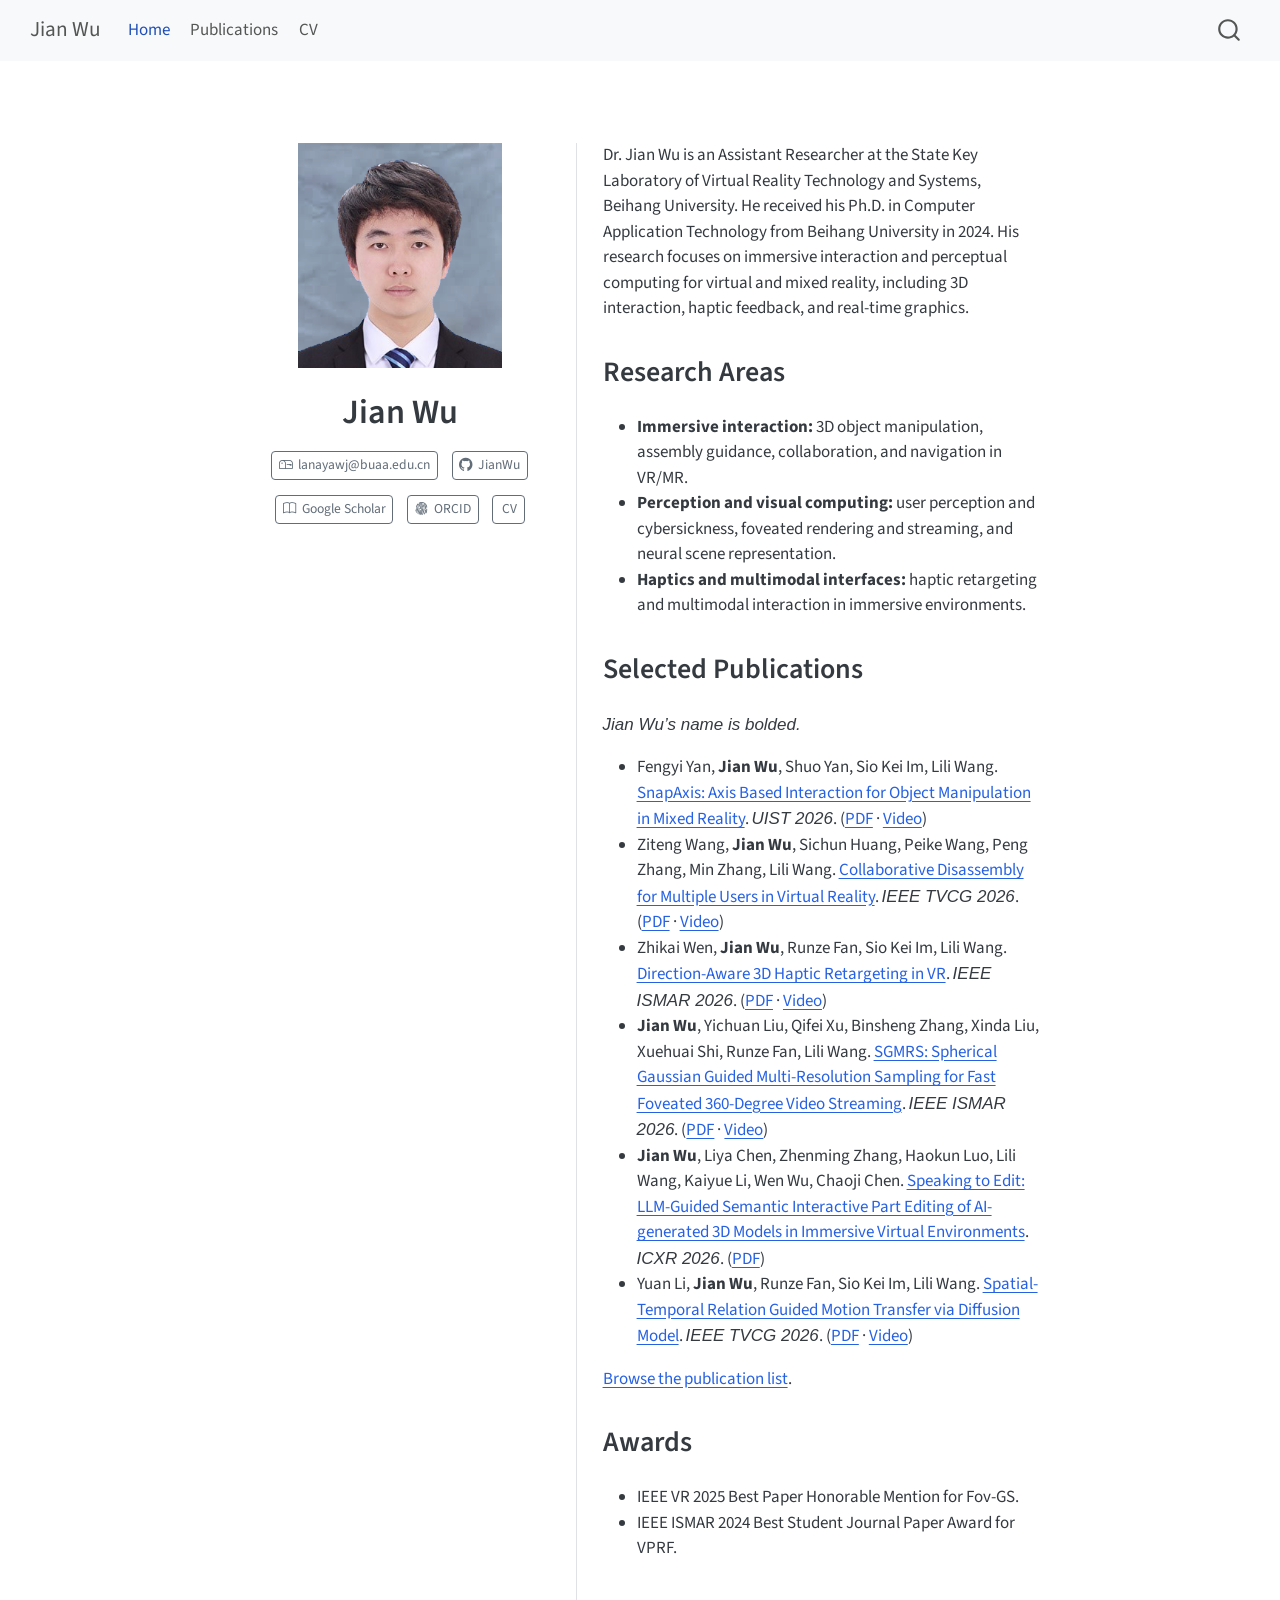
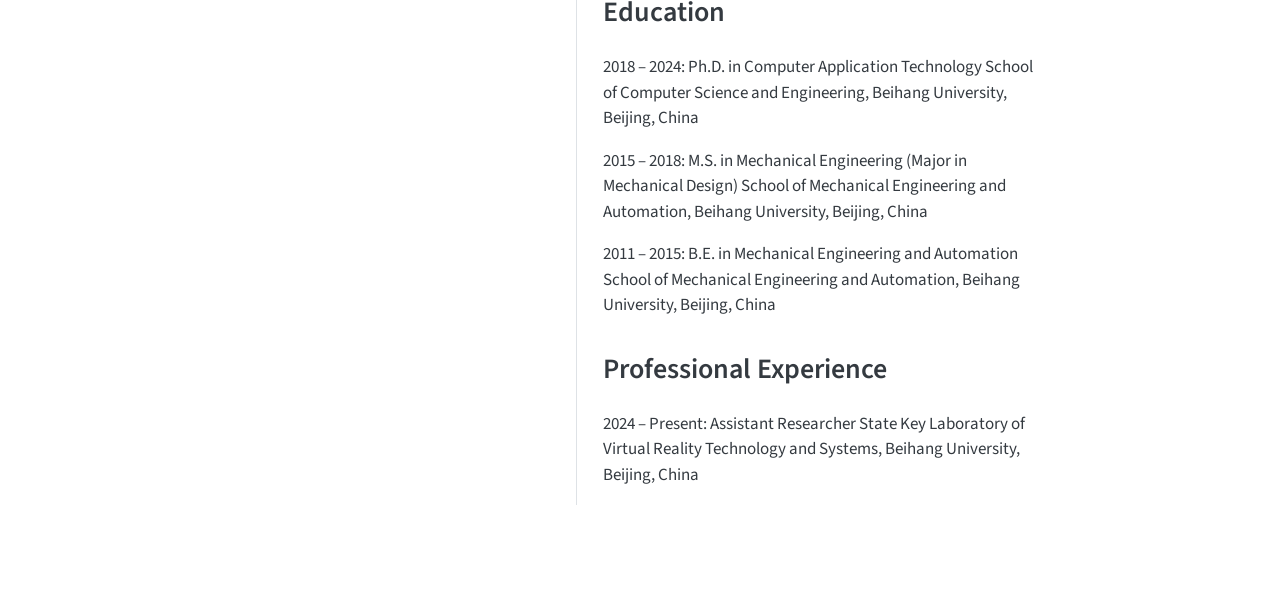
==== commit e2eed8c3: "update homepage and 2026 publications Co-authored-by: Copilot <223556219+Copilot@users.noreply.githu" ====
--- a/docs/index.html
+++ b/docs/index.html
@@ -157,23 +157,33 @@
 </div>
   </div>
   <div class="about-contents"><div id="hero-heading">
-<p>Dr.&nbsp;Jian Wu is an assistant researcher at the State Key Laboratory of Virtual Reality Technology and Systems, Beihang University, and received his Ph.D.&nbsp;from Beihang University in 2024. His research interests include extended reality (XR) immersive interaction and real-time graphics rendering. He has published over 30 papers in top conferences and journals such as IJHCS, IJHCI, IEEE TVCG, VR, and ISMAR, and received a Best Paper nomination at IEEE VR 2025 and the Best Student Journal Paper Award at IEEE ISMAR 2024.</p>
-<section id="research-interests" class="level2">
-<h2 data-anchor-id="research-interests">Research Interests</h2>
+<p>Dr.&nbsp;Jian Wu is an Assistant Researcher at the State Key Laboratory of Virtual Reality Technology and Systems, Beihang University. He received his Ph.D.&nbsp;in Computer Application Technology from Beihang University in 2024. His research focuses on immersive interaction and perceptual computing for virtual and mixed reality, including 3D interaction, haptic feedback, and real-time graphics.</p>
+<section id="research-areas" class="level2">
+<h2 data-anchor-id="research-areas">Research Areas</h2>
 <ul>
-<li>VR/AR interaction techniques and user perception</li>
-<li>Foveated rendering and neural scene representation</li>
-<li>Scene-aware layout, navigation, and object arrangement in immersive environments</li>
-<li>Haptic retargeting and multimodal interaction in VR</li>
+<li><strong>Immersive interaction:</strong> 3D object manipulation, assembly guidance, collaboration, and navigation in VR/MR.</li>
+<li><strong>Perception and visual computing:</strong> user perception and cybersickness, foveated rendering and streaming, and neural scene representation.</li>
+<li><strong>Haptics and multimodal interfaces:</strong> haptic retargeting and multimodal interaction in immersive environments.</li>
 </ul>
 </section>
-<section id="highlights" class="level2">
-<h2 data-anchor-id="highlights">Highlights</h2>
+<section id="selected-publications" class="level2">
+<h2 data-anchor-id="selected-publications">Selected Publications</h2>
+<p><em>Jian Wu’s name is bolded.</em></p>
 <ul>
-<li>International Journal of Human-Computer Studies, 2026</li>
-<li>IEEE TVCG / IEEE VR / IEEE ISMAR publications</li>
-<li>VR 2025 Best Paper Honorable Mention (Fov-GS)</li>
-<li>ISMAR 2024 Best Student Journal Paper (VPRF)</li>
+<li>Fengyi Yan, <strong>Jian Wu</strong>, Shuo Yan, Sio Kei Im, Lili Wang. <a href="https://liliwang.net/publications/#paper-snapaxis-axis-based-interaction-for-object-manipulation-in-mixed-reality">SnapAxis: Axis Based Interaction for Object Manipulation in Mixed Reality</a>. <em>UIST 2026</em>. (<a href="https://liliwang.net/publications/PDF/2026/snapaxis-axis-based-interaction-for-object-manipulation-in-mixed-reality.pdf">PDF</a> · <a href="https://www.youtube.com/watch?v=TDUKe1vlhF0">Video</a>)</li>
+<li>Ziteng Wang, <strong>Jian Wu</strong>, Sichun Huang, Peike Wang, Peng Zhang, Min Zhang, Lili Wang. <a href="https://liliwang.net/publications/#paper-collaborative-disassembly-for-multiple-users-in-virtual-reality">Collaborative Disassembly for Multiple Users in Virtual Reality</a>. <em>IEEE TVCG 2026</em>. (<a href="https://liliwang.net/publications/PDF/2026/collaborative-disassembly-for-multiple-users-in-virtual-reality.pdf">PDF</a> · <a href="https://www.youtube.com/watch?v=P2Y8j556Pq4">Video</a>)</li>
+<li>Zhikai Wen, <strong>Jian Wu</strong>, Runze Fan, Sio Kei Im, Lili Wang. <a href="https://liliwang.net/publications/#paper-direction-aware-3d-haptic-retargeting-in-vr">Direction-Aware 3D Haptic Retargeting in VR</a>. <em>IEEE ISMAR 2026</em>. (<a href="https://liliwang.net/publications/PDF/2026/direction-aware-3d-haptic-retargeting-in-vr.pdf">PDF</a> · <a href="https://www.youtube.com/watch?v=IYqXOFfJuV8">Video</a>)</li>
+<li><strong>Jian Wu</strong>, Yichuan Liu, Qifei Xu, Binsheng Zhang, Xinda Liu, Xuehuai Shi, Runze Fan, Lili Wang. <a href="https://liliwang.net/publications/#paper-sgmrs-spherical-gaussian-guided-multi-resolution-sampling-for-fast-foveated-360-degree-video-streaming">SGMRS: Spherical Gaussian Guided Multi-Resolution Sampling for Fast Foveated 360-Degree Video Streaming</a>. <em>IEEE ISMAR 2026</em>. (<a href="https://liliwang.net/publications/PDF/2026/sgmrs-spherical-gaussian-guided-multi-resolution-sampling-for-fast-foveated-360-degree-video-streaming.pdf">PDF</a> · <a href="https://www.youtube.com/watch?v=0wWjQpjQhrQ">Video</a>)</li>
+<li><strong>Jian Wu</strong>, Liya Chen, Zhenming Zhang, Haokun Luo, Lili Wang, Kaiyue Li, Wen Wu, Chaoji Chen. <a href="https://liliwang.net/publications/#paper-speaking-to-edit-llm-guided-semantic-interactive-part-editing-of-ai-generated-3d-models-in-immersive-virtual-environments">Speaking to Edit: LLM-Guided Semantic Interactive Part Editing of AI-generated 3D Models in Immersive Virtual Environments</a>. <em>ICXR 2026</em>. (<a href="https://liliwang.net/publications/PDF/2026/speaking-to-edit-llm-guided-semantic-interactive-part-editing-of-ai-generated-3d-models-in-immersive-virtual-environments.pdf">PDF</a>)</li>
+<li>Yuan Li, <strong>Jian Wu</strong>, Runze Fan, Sio Kei Im, Lili Wang. <a href="https://liliwang.net/publications/#paper-spatial-temporal-relation-guided-motion-transfer-via-diffusion-model">Spatial-Temporal Relation Guided Motion Transfer via Diffusion Model</a>. <em>IEEE TVCG 2026</em>. (<a href="https://liliwang.net/publications/PDF/2026/spatial-temporal-relation-guided-motion-transfer-via-diffusion-model.pdf">PDF</a> · <a href="https://www.youtube.com/watch?v=gKLh1Z56kPQ">Video</a>)</li>
+</ul>
+<p><a href="./publications.html">Browse the publication list</a>.</p>
+</section>
+<section id="awards" class="level2">
+<h2 data-anchor-id="awards">Awards</h2>
+<ul>
+<li>IEEE VR 2025 Best Paper Honorable Mention for Fov-GS.</li>
+<li>IEEE ISMAR 2024 Best Student Journal Paper Award for VPRF.</li>
 </ul>
 </section>
 <section id="education" class="level2">
--- a/docs/styles.css
+++ b/docs/styles.css
@@ -1,62 +1,143 @@
-.profile-wrap {
-  display: grid;
-  grid-template-columns: 180px 1fr;
-  gap: 1.2rem;
-  align-items: start;
-  margin-bottom: 1.5rem;
+:root {
+  --year-color: #1f4e79;
+  --card-bg: #efefef;
+  --text-main: #111111;
+  --text-sub: #2f2f2f;
 }
 
-.profile-photo {
-  width: 180px;
-  height: 180px;
-  object-fit: cover;
-  border-radius: 14px;
-  border: 1px solid #ddd;
+.pub-section {
+  margin: 1.8rem 0 2.8rem;
+}
+
+.pub-year {
+  font-size: 2rem;
+  font-weight: 800;
+  color: #1f4e79;
+  margin: 0.4rem 0 0.8rem;
 }
 
 .pub-card {
   display: grid;
-  grid-template-columns: 220px 1fr;
+  grid-template-columns: 180px 1fr;
   gap: 1rem;
-  margin: 1.2rem 0;
+  align-items: center;
+  background: #efefef;
+  border-radius: 14px;
+  padding: 1rem 1.1rem;
+  margin-bottom: 1rem;
+  box-shadow: 0 6px 16px rgba(0, 0, 0, 0.06);
+}
+
+.pub-layout {
+  display: grid;
+  grid-template-columns: 150px minmax(0, 1fr);
+  gap: 1.5rem;
+  align-items: start;
+}
+
+.pub-year-sidebar {
+  position: sticky;
+  top: 5.5rem;
+}
+
+.pub-year-nav {
+  display: flex;
+  flex-direction: column;
+  align-items: stretch;
+  gap: 0.35rem;
   padding: 0.9rem;
-  border: 1px solid #e5e7eb;
-  border-radius: 12px;
-  background: #fff;
+  border: 1px solid #d5deea;
+  border-radius: 10px;
+  background: #f7f9fc;
+}
+
+.pub-year-nav strong {
+  margin-bottom: 0.25rem;
+  color: #1f4e79;
+}
+
+.pub-year-nav a {
+  display: block;
+  padding: 0.35rem 0.55rem;
+  border-radius: 6px;
+  color: #1f4e79;
+  font-weight: 600;
+  text-decoration: none;
+}
+
+.pub-year-nav a:hover {
+  background: #1f4e79;
+  color: #fff;
 }
 
 .pub-thumb {
-  width: 100%;
-  aspect-ratio: 16 / 10;
+  width: 170px;
+  height: 105px;
   object-fit: cover;
   border-radius: 10px;
-  border: 1px solid #eee;
+  box-shadow: 0 2px 8px rgba(0, 0, 0, 0.16);
 }
 
-.pub-title {
+.pub-content .pub-title {
+  margin: 0 0 0.35rem;
+  font-size: 1.15rem;
+  line-height: 1.35;
   font-weight: 700;
-  margin-bottom: 0.3rem;
+  color: #1f4e79;
 }
 
-.pub-meta {
-  color: #444;
-  margin-bottom: 0.5rem;
+.pub-content p {
+  margin: 0.18rem 0;
+  font-size: 0.98rem;
+  line-height: 1.5;
+  color: #222;
 }
 
-.pub-links a {
-  margin-right: 0.75rem;
+.pub-content .pub-venue,
+.pub-content .pub-note {
+  font-style: italic;
+  color: #444;
+}
+
+.pub-btn {
+  display: inline-block;
+  margin-right: 0.5rem;
+  margin-top: 0.5rem;
+  padding: 0.25rem 0.7rem;
+  border: 1px solid #222;
+  border-radius: 8px;
+  background: #fff;
+  color: #111;
+  font-size: 0.95rem;
+  font-weight: 600;
   text-decoration: none;
 }
 
-.pub-video {
-  margin-top: 0.6rem;
-  width: 100%;
-  max-width: 560px;
-  border-radius: 10px;
+.pub-btn:hover {
+  background: #f7f7f7;
 }
 
-@media (max-width: 768px) {
-  .profile-wrap { grid-template-columns: 1fr; }
-  .profile-photo { width: 140px; height: 140px; }
-  .pub-card { grid-template-columns: 1fr; }
+@media (max-width: 900px) {
+  .pub-layout {
+    grid-template-columns: 1fr;
+  }
+  .pub-year-sidebar {
+    position: static;
+  }
+  .pub-year-nav {
+    flex-direction: row;
+    flex-wrap: wrap;
+    align-items: center;
+  }
+  .pub-year-nav strong {
+    margin-bottom: 0;
+  }
+  .pub-card {
+    grid-template-columns: 1fr;
+  }
+  .pub-thumb {
+    width: 100%;
+    height: auto;
+    aspect-ratio: 16/10;
+  }
 }
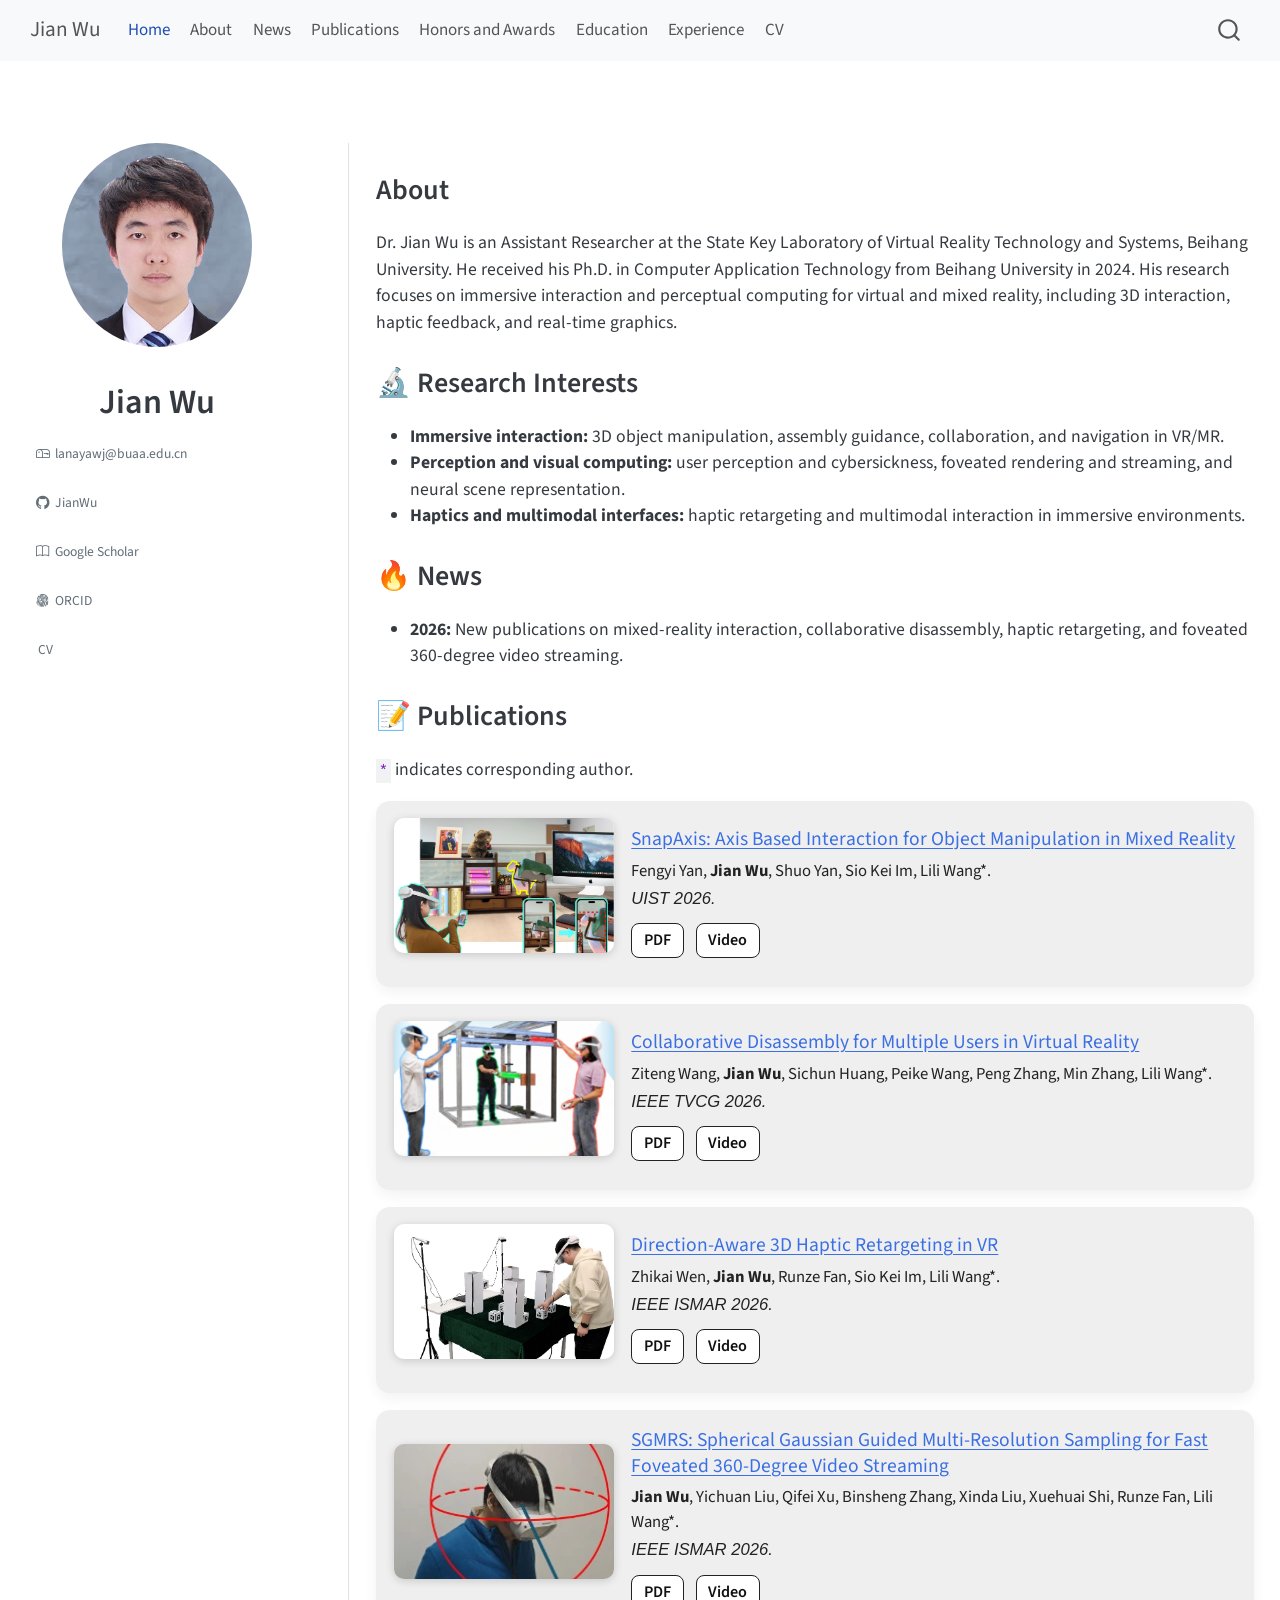
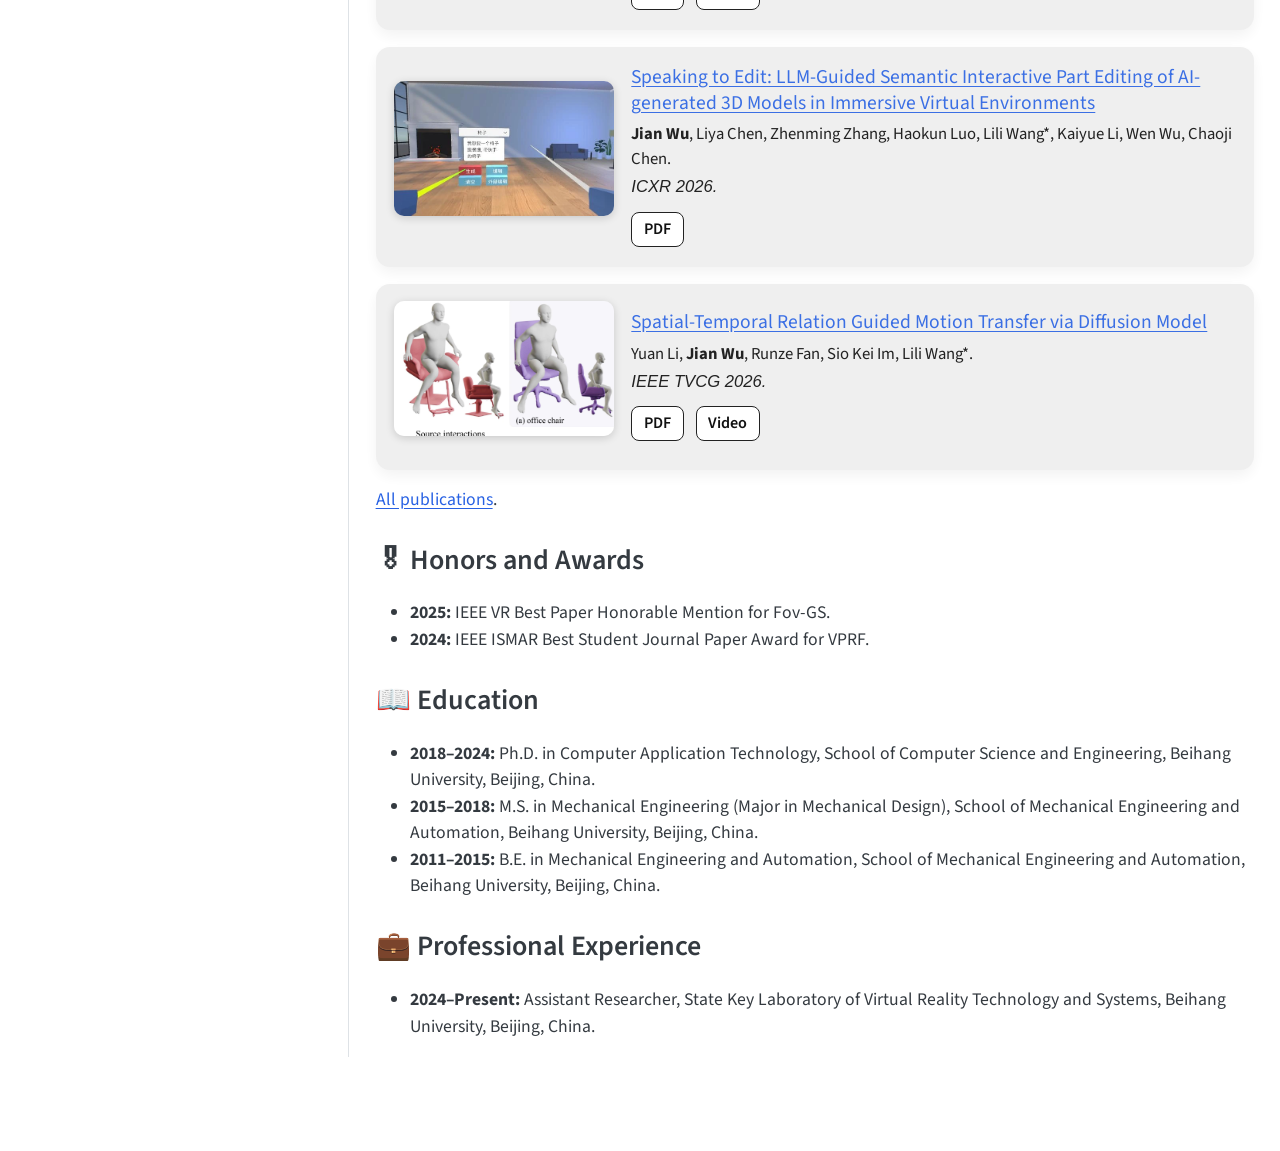
==== commit 818671f5: "update academic homepage and publications layout Refresh the academic profile and widen the publicat" ====
--- a/docs/index.html
+++ b/docs/index.html
@@ -75,7 +75,7 @@
 <link rel="stylesheet" href="styles.css">
 </head>
 
-<body class="nav-fixed fullcontent quarto-light">
+<body class="nav-fixed quarto-light">
 
 <div id="quarto-search-results"></div>
   <header id="quarto-header" class="headroom fixed-top">
@@ -97,8 +97,28 @@
 <span class="menu-text">Home</span></a>
   </li>  
   <li class="nav-item">
-    <a class="nav-link" href="./publications.html"> 
+    <a class="nav-link" href="./index.html#about"> 
+<span class="menu-text">About</span></a>
+  </li>  
+  <li class="nav-item">
+    <a class="nav-link" href="./index.html#news"> 
+<span class="menu-text">News</span></a>
+  </li>  
+  <li class="nav-item">
+    <a class="nav-link" href="./index.html#publications"> 
 <span class="menu-text">Publications</span></a>
+  </li>  
+  <li class="nav-item">
+    <a class="nav-link" href="./index.html#honors-and-awards"> 
+<span class="menu-text">Honors and Awards</span></a>
+  </li>  
+  <li class="nav-item">
+    <a class="nav-link" href="./index.html#education"> 
+<span class="menu-text">Education</span></a>
+  </li>  
+  <li class="nav-item">
+    <a class="nav-link" href="./index.html#professional-experience"> 
+<span class="menu-text">Experience</span></a>
   </li>  
   <li class="nav-item">
     <a class="nav-link" href="./cv.html"> 
@@ -112,25 +132,25 @@
     </nav>
 </header>
 <!-- content -->
-<div id="quarto-content" class="quarto-container page-columns page-rows-contents page-layout-article page-navbar">
+<div id="quarto-content" class="quarto-container page-columns page-rows-contents page-layout-full page-navbar">
 <!-- sidebar -->
 <!-- margin-sidebar -->
     
 <!-- main -->
-<main class="content" id="quarto-document-content">
-
-
-
-
-<div class="quarto-about-trestles">
+<main class="content column-page" id="quarto-document-content">
+
+
+
+
+<div class="quarto-about-trestles column-page">
   <div class="about-entity">
     <img src="assets/avatar/jian-wu.png" class="about-image
-  rectangle " style="width: 12em;">
+  round " style="height: 12em; width: 12em;">
 <header id="title-block-header" class="quarto-title-block default">
 <div class="quarto-title">
 <h1 class="title">Jian Wu</h1>
 </div>
-<div class="quarto-title-meta">
+<div class="quarto-title-meta column-page">
   </div>
 </header>
     <div class="about-links">
@@ -157,44 +177,103 @@
 </div>
   </div>
   <div class="about-contents"><div id="hero-heading">
+<section id="about" class="level2">
+<h2 data-anchor-id="about">About</h2>
 <p>Dr.&nbsp;Jian Wu is an Assistant Researcher at the State Key Laboratory of Virtual Reality Technology and Systems, Beihang University. He received his Ph.D.&nbsp;in Computer Application Technology from Beihang University in 2024. His research focuses on immersive interaction and perceptual computing for virtual and mixed reality, including 3D interaction, haptic feedback, and real-time graphics.</p>
-<section id="research-areas" class="level2">
-<h2 data-anchor-id="research-areas">Research Areas</h2>
+</section>
+<section id="research-interests" class="level2">
+<h2 data-anchor-id="research-interests">🔬 Research Interests</h2>
 <ul>
 <li><strong>Immersive interaction:</strong> 3D object manipulation, assembly guidance, collaboration, and navigation in VR/MR.</li>
 <li><strong>Perception and visual computing:</strong> user perception and cybersickness, foveated rendering and streaming, and neural scene representation.</li>
 <li><strong>Haptics and multimodal interfaces:</strong> haptic retargeting and multimodal interaction in immersive environments.</li>
 </ul>
 </section>
-<section id="selected-publications" class="level2">
-<h2 data-anchor-id="selected-publications">Selected Publications</h2>
-<p><em>Jian Wu’s name is bolded.</em></p>
+<section id="news" class="level2">
+<h2 data-anchor-id="news">🔥 News</h2>
 <ul>
-<li>Fengyi Yan, <strong>Jian Wu</strong>, Shuo Yan, Sio Kei Im, Lili Wang. <a href="https://liliwang.net/publications/#paper-snapaxis-axis-based-interaction-for-object-manipulation-in-mixed-reality">SnapAxis: Axis Based Interaction for Object Manipulation in Mixed Reality</a>. <em>UIST 2026</em>. (<a href="https://liliwang.net/publications/PDF/2026/snapaxis-axis-based-interaction-for-object-manipulation-in-mixed-reality.pdf">PDF</a> · <a href="https://www.youtube.com/watch?v=TDUKe1vlhF0">Video</a>)</li>
-<li>Ziteng Wang, <strong>Jian Wu</strong>, Sichun Huang, Peike Wang, Peng Zhang, Min Zhang, Lili Wang. <a href="https://liliwang.net/publications/#paper-collaborative-disassembly-for-multiple-users-in-virtual-reality">Collaborative Disassembly for Multiple Users in Virtual Reality</a>. <em>IEEE TVCG 2026</em>. (<a href="https://liliwang.net/publications/PDF/2026/collaborative-disassembly-for-multiple-users-in-virtual-reality.pdf">PDF</a> · <a href="https://www.youtube.com/watch?v=P2Y8j556Pq4">Video</a>)</li>
-<li>Zhikai Wen, <strong>Jian Wu</strong>, Runze Fan, Sio Kei Im, Lili Wang. <a href="https://liliwang.net/publications/#paper-direction-aware-3d-haptic-retargeting-in-vr">Direction-Aware 3D Haptic Retargeting in VR</a>. <em>IEEE ISMAR 2026</em>. (<a href="https://liliwang.net/publications/PDF/2026/direction-aware-3d-haptic-retargeting-in-vr.pdf">PDF</a> · <a href="https://www.youtube.com/watch?v=IYqXOFfJuV8">Video</a>)</li>
-<li><strong>Jian Wu</strong>, Yichuan Liu, Qifei Xu, Binsheng Zhang, Xinda Liu, Xuehuai Shi, Runze Fan, Lili Wang. <a href="https://liliwang.net/publications/#paper-sgmrs-spherical-gaussian-guided-multi-resolution-sampling-for-fast-foveated-360-degree-video-streaming">SGMRS: Spherical Gaussian Guided Multi-Resolution Sampling for Fast Foveated 360-Degree Video Streaming</a>. <em>IEEE ISMAR 2026</em>. (<a href="https://liliwang.net/publications/PDF/2026/sgmrs-spherical-gaussian-guided-multi-resolution-sampling-for-fast-foveated-360-degree-video-streaming.pdf">PDF</a> · <a href="https://www.youtube.com/watch?v=0wWjQpjQhrQ">Video</a>)</li>
-<li><strong>Jian Wu</strong>, Liya Chen, Zhenming Zhang, Haokun Luo, Lili Wang, Kaiyue Li, Wen Wu, Chaoji Chen. <a href="https://liliwang.net/publications/#paper-speaking-to-edit-llm-guided-semantic-interactive-part-editing-of-ai-generated-3d-models-in-immersive-virtual-environments">Speaking to Edit: LLM-Guided Semantic Interactive Part Editing of AI-generated 3D Models in Immersive Virtual Environments</a>. <em>ICXR 2026</em>. (<a href="https://liliwang.net/publications/PDF/2026/speaking-to-edit-llm-guided-semantic-interactive-part-editing-of-ai-generated-3d-models-in-immersive-virtual-environments.pdf">PDF</a>)</li>
-<li>Yuan Li, <strong>Jian Wu</strong>, Runze Fan, Sio Kei Im, Lili Wang. <a href="https://liliwang.net/publications/#paper-spatial-temporal-relation-guided-motion-transfer-via-diffusion-model">Spatial-Temporal Relation Guided Motion Transfer via Diffusion Model</a>. <em>IEEE TVCG 2026</em>. (<a href="https://liliwang.net/publications/PDF/2026/spatial-temporal-relation-guided-motion-transfer-via-diffusion-model.pdf">PDF</a> · <a href="https://www.youtube.com/watch?v=gKLh1Z56kPQ">Video</a>)</li>
+<li><strong>2026:</strong> New publications on mixed-reality interaction, collaborative disassembly, haptic retargeting, and foveated 360-degree video streaming.</li>
 </ul>
-<p><a href="./publications.html">Browse the publication list</a>.</p>
-</section>
-<section id="awards" class="level2">
-<h2 data-anchor-id="awards">Awards</h2>
+</section>
+<section id="publications" class="level2">
+<h2 data-anchor-id="publications">📝 Publications</h2>
+<p><code>*</code> indicates corresponding author.</p>
+<div class="pub-card">
+<p><img src="assets/thumbs/snapaxis-axis-based-interaction.webp" class="pub-thumb img-fluid"></p>
+<section id="snapaxis-axis-based-interaction-for-object-manipulation-in-mixed-reality" class="level3 pub-title pub-content">
+<h3 class="pub-title" data-anchor-id="snapaxis-axis-based-interaction-for-object-manipulation-in-mixed-reality"><a href="https://liliwang.net/publications/#paper-snapaxis-axis-based-interaction-for-object-manipulation-in-mixed-reality">SnapAxis: Axis Based Interaction for Object Manipulation in Mixed Reality</a></h3>
+<p>Fengyi Yan, <strong>Jian Wu</strong>, Shuo Yan, Sio Kei Im, Lili Wang*.</p>
+<p><em>UIST 2026.</em></p>
+<p><a href="https://liliwang.net/publications/PDF/2026/snapaxis-axis-based-interaction-for-object-manipulation-in-mixed-reality.pdf" class="pub-btn" target="_blank">PDF</a> <a href="https://www.youtube.com/watch?v=TDUKe1vlhF0" class="pub-btn" target="_blank">Video</a></p>
+</section>
+</div>
+<div class="pub-card">
+<p><img src="assets/thumbs/collaborative-disassembly-multiple-users.webp" class="pub-thumb img-fluid"></p>
+<section id="collaborative-disassembly-for-multiple-users-in-virtual-reality" class="level3 pub-title pub-content">
+<h3 class="pub-title" data-anchor-id="collaborative-disassembly-for-multiple-users-in-virtual-reality"><a href="https://liliwang.net/publications/#paper-collaborative-disassembly-for-multiple-users-in-virtual-reality">Collaborative Disassembly for Multiple Users in Virtual Reality</a></h3>
+<p>Ziteng Wang, <strong>Jian Wu</strong>, Sichun Huang, Peike Wang, Peng Zhang, Min Zhang, Lili Wang*.</p>
+<p><em>IEEE TVCG 2026.</em></p>
+<p><a href="https://liliwang.net/publications/PDF/2026/collaborative-disassembly-for-multiple-users-in-virtual-reality.pdf" class="pub-btn" target="_blank">PDF</a> <a href="https://www.youtube.com/watch?v=P2Y8j556Pq4" class="pub-btn" target="_blank">Video</a></p>
+</section>
+</div>
+<div class="pub-card">
+<p><img src="assets/thumbs/direction-aware-3d-haptic-retargeting.webp" class="pub-thumb img-fluid"></p>
+<section id="direction-aware-3d-haptic-retargeting-in-vr" class="level3 pub-title pub-content">
+<h3 class="pub-title" data-anchor-id="direction-aware-3d-haptic-retargeting-in-vr"><a href="https://liliwang.net/publications/#paper-direction-aware-3d-haptic-retargeting-in-vr">Direction-Aware 3D Haptic Retargeting in VR</a></h3>
+<p>Zhikai Wen, <strong>Jian Wu</strong>, Runze Fan, Sio Kei Im, Lili Wang*.</p>
+<p><em>IEEE ISMAR 2026.</em></p>
+<p><a href="https://liliwang.net/publications/PDF/2026/direction-aware-3d-haptic-retargeting-in-vr.pdf" class="pub-btn" target="_blank">PDF</a> <a href="https://www.youtube.com/watch?v=IYqXOFfJuV8" class="pub-btn" target="_blank">Video</a></p>
+</section>
+</div>
+<div class="pub-card">
+<p><img src="assets/thumbs/sgmrs-foveated-360-video-streaming.webp" class="pub-thumb img-fluid"></p>
+<section id="sgmrs-spherical-gaussian-guided-multi-resolution-sampling-for-fast-foveated-360-degree-video-streaming" class="level3 pub-title pub-content">
+<h3 class="pub-title" data-anchor-id="sgmrs-spherical-gaussian-guided-multi-resolution-sampling-for-fast-foveated-360-degree-video-streaming"><a href="https://liliwang.net/publications/#paper-sgmrs-spherical-gaussian-guided-multi-resolution-sampling-for-fast-foveated-360-degree-video-streaming">SGMRS: Spherical Gaussian Guided Multi-Resolution Sampling for Fast Foveated 360-Degree Video Streaming</a></h3>
+<p><strong>Jian Wu</strong>, Yichuan Liu, Qifei Xu, Binsheng Zhang, Xinda Liu, Xuehuai Shi, Runze Fan, Lili Wang*.</p>
+<p><em>IEEE ISMAR 2026.</em></p>
+<p><a href="https://liliwang.net/publications/PDF/2026/sgmrs-spherical-gaussian-guided-multi-resolution-sampling-for-fast-foveated-360-degree-video-streaming.pdf" class="pub-btn" target="_blank">PDF</a> <a href="https://www.youtube.com/watch?v=0wWjQpjQhrQ" class="pub-btn" target="_blank">Video</a></p>
+</section>
+</div>
+<div class="pub-card">
+<p><img src="assets/thumbs/speaking-to-edit-immersive-3d-models.webp" class="pub-thumb img-fluid"></p>
+<section id="speaking-to-edit-llm-guided-semantic-interactive-part-editing-of-ai-generated-3d-models-in-immersive-virtual-environments" class="level3 pub-title pub-content">
+<h3 class="pub-title" data-anchor-id="speaking-to-edit-llm-guided-semantic-interactive-part-editing-of-ai-generated-3d-models-in-immersive-virtual-environments"><a href="https://liliwang.net/publications/#paper-speaking-to-edit-llm-guided-semantic-interactive-part-editing-of-ai-generated-3d-models-in-immersive-virtual-environments">Speaking to Edit: LLM-Guided Semantic Interactive Part Editing of AI-generated 3D Models in Immersive Virtual Environments</a></h3>
+<p><strong>Jian Wu</strong>, Liya Chen, Zhenming Zhang, Haokun Luo, Lili Wang*, Kaiyue Li, Wen Wu, Chaoji Chen.</p>
+<p><em>ICXR 2026.</em></p>
+<p><a href="https://liliwang.net/publications/PDF/2026/speaking-to-edit-llm-guided-semantic-interactive-part-editing-of-ai-generated-3d-models-in-immersive-virtual-environments.pdf" class="pub-btn" target="_blank">PDF</a></p>
+</section>
+</div>
+<div class="pub-card">
+<p><img src="assets/thumbs/spatial-temporal-motion-transfer.webp" class="pub-thumb img-fluid"></p>
+<section id="spatial-temporal-relation-guided-motion-transfer-via-diffusion-model" class="level3 pub-title pub-content">
+<h3 class="pub-title" data-anchor-id="spatial-temporal-relation-guided-motion-transfer-via-diffusion-model"><a href="https://liliwang.net/publications/#paper-spatial-temporal-relation-guided-motion-transfer-via-diffusion-model">Spatial-Temporal Relation Guided Motion Transfer via Diffusion Model</a></h3>
+<p>Yuan Li, <strong>Jian Wu</strong>, Runze Fan, Sio Kei Im, Lili Wang*.</p>
+<p><em>IEEE TVCG 2026.</em></p>
+<p><a href="https://liliwang.net/publications/PDF/2026/spatial-temporal-relation-guided-motion-transfer-via-diffusion-model.pdf" class="pub-btn" target="_blank">PDF</a> <a href="https://www.youtube.com/watch?v=gKLh1Z56kPQ" class="pub-btn" target="_blank">Video</a></p>
+</section>
+</div>
+<p><a href="./publications.html">All publications</a>.</p>
+</section>
+<section id="honors-and-awards" class="level2">
+<h2 data-anchor-id="honors-and-awards">🎖 Honors and Awards</h2>
 <ul>
-<li>IEEE VR 2025 Best Paper Honorable Mention for Fov-GS.</li>
-<li>IEEE ISMAR 2024 Best Student Journal Paper Award for VPRF.</li>
+<li><strong>2025:</strong> IEEE VR Best Paper Honorable Mention for Fov-GS.</li>
+<li><strong>2024:</strong> IEEE ISMAR Best Student Journal Paper Award for VPRF.</li>
 </ul>
 </section>
 <section id="education" class="level2">
-<h2 data-anchor-id="education">Education</h2>
-<p>2018 – 2024: Ph.D.&nbsp;in Computer Application Technology School of Computer Science and Engineering, Beihang University, Beijing, China</p>
-<p>2015 – 2018: M.S. in Mechanical Engineering (Major in Mechanical Design) School of Mechanical Engineering and Automation, Beihang University, Beijing, China</p>
-<p>2011 – 2015: B.E. in Mechanical Engineering and Automation School of Mechanical Engineering and Automation, Beihang University, Beijing, China</p>
+<h2 data-anchor-id="education">📖 Education</h2>
+<ul>
+<li><strong>2018–2024:</strong> Ph.D.&nbsp;in Computer Application Technology, School of Computer Science and Engineering, Beihang University, Beijing, China.</li>
+<li><strong>2015–2018:</strong> M.S. in Mechanical Engineering (Major in Mechanical Design), School of Mechanical Engineering and Automation, Beihang University, Beijing, China.</li>
+<li><strong>2011–2015:</strong> B.E. in Mechanical Engineering and Automation, School of Mechanical Engineering and Automation, Beihang University, Beijing, China.</li>
+</ul>
 </section>
 <section id="professional-experience" class="level2">
-<h2 data-anchor-id="professional-experience">Professional Experience</h2>
-<p>2024 – Present: Assistant Researcher State Key Laboratory of Virtual Reality Technology and Systems, Beihang University, Beijing, China</p>
+<h2 data-anchor-id="professional-experience">💼 Professional Experience</h2>
+<ul>
+<li><strong>2024–Present:</strong> Assistant Researcher, State Key Laboratory of Virtual Reality Technology and Systems, Beihang University, Beijing, China.</li>
+</ul>
 </section>
 </div></div>
 </div>
--- a/docs/styles.css
+++ b/docs/styles.css
@@ -3,6 +3,100 @@
   --card-bg: #efefef;
   --text-main: #111111;
   --text-sub: #2f2f2f;
+}
+
+.quarto-about-trestles {
+  display: flex !important;
+  flex-flow: row nowrap;
+  gap: 2.5rem;
+  align-items: start;
+  width: 96%;
+  max-width: 1600px;
+  margin: 0 auto;
+}
+
+#quarto-content.page-layout-full > main.content {
+  grid-column: screen-start / screen-end;
+}
+
+.publications-page main.content > header,
+.publications-page main.content > p {
+  width: 96%;
+  max-width: 1600px;
+  margin-left: auto;
+  margin-right: auto;
+}
+
+.quarto-about-trestles .about-entity {
+  position: sticky;
+  top: 5rem;
+  flex: 0 0 280px !important;
+  display: flex;
+  flex-direction: column;
+  align-items: center;
+  text-align: center;
+}
+
+.quarto-about-trestles .about-entity .about-image {
+  width: 190px !important;
+  max-width: 100%;
+  aspect-ratio: 1;
+  height: auto;
+  object-fit: cover;
+  border-radius: 50%;
+}
+
+.quarto-about-trestles .about-entity #title-block-header {
+  width: 100%;
+  margin: 0.6rem 0 0.8rem;
+  padding: 0;
+  border: 0;
+}
+
+.quarto-about-trestles .about-entity .quarto-title-meta {
+  display: none;
+}
+
+.quarto-about-trestles .about-links {
+  display: flex;
+  flex-flow: column nowrap !important;
+  gap: 0.25rem;
+  width: 100%;
+}
+
+.quarto-about-trestles .about-link {
+  flex: 0 0 auto;
+  width: 100%;
+  justify-content: flex-start;
+  padding: 0.4rem 0.6rem !important;
+  border: 0 !important;
+  border-radius: 6px;
+  text-align: left;
+  text-decoration: none;
+}
+
+.quarto-about-trestles .about-link:hover {
+  background: #f1f5f9;
+}
+
+.quarto-about-trestles .about-contents {
+  min-width: 0;
+  font-size: 1.04rem;
+}
+
+.quarto-about-trestles .about-contents h2 {
+  margin-top: 1.8rem;
+  padding-bottom: 0.35rem;
+  border-bottom: 1px solid #e2e8f0;
+}
+
+.quarto-about-trestles .pub-card {
+  grid-template-columns: minmax(180px, 220px) minmax(0, 1fr);
+}
+
+.quarto-about-trestles .pub-thumb {
+  width: 220px;
+  height: 135px;
 }
 
 .pub-section {
@@ -33,6 +127,13 @@
   grid-template-columns: 150px minmax(0, 1fr);
   gap: 1.5rem;
   align-items: start;
+  width: 96%;
+  max-width: 1600px;
+  margin: 0 auto;
+}
+
+.pub-list {
+  min-width: 0;
 }
 
 .pub-year-sidebar {
@@ -117,7 +218,33 @@
   background: #f7f7f7;
 }
 
-@media (max-width: 900px) {
+@media (max-width: 760px) {
+  .quarto-about-trestles {
+    flex-direction: column;
+    gap: 1.25rem;
+  }
+  .quarto-about-trestles .about-entity {
+    position: static;
+    flex: 0 0 auto !important;
+    width: 100%;
+  }
+  .quarto-about-trestles .about-entity .about-image {
+    width: 150px !important;
+  }
+  .quarto-about-trestles .about-links {
+    flex-flow: row wrap !important;
+    justify-content: center;
+  }
+  .quarto-about-trestles .about-link {
+    justify-content: center;
+  }
+  .quarto-about-trestles .pub-card {
+    grid-template-columns: 1fr;
+  }
+  .quarto-about-trestles .pub-thumb {
+    width: 100%;
+    height: auto;
+  }
   .pub-layout {
     grid-template-columns: 1fr;
   }
